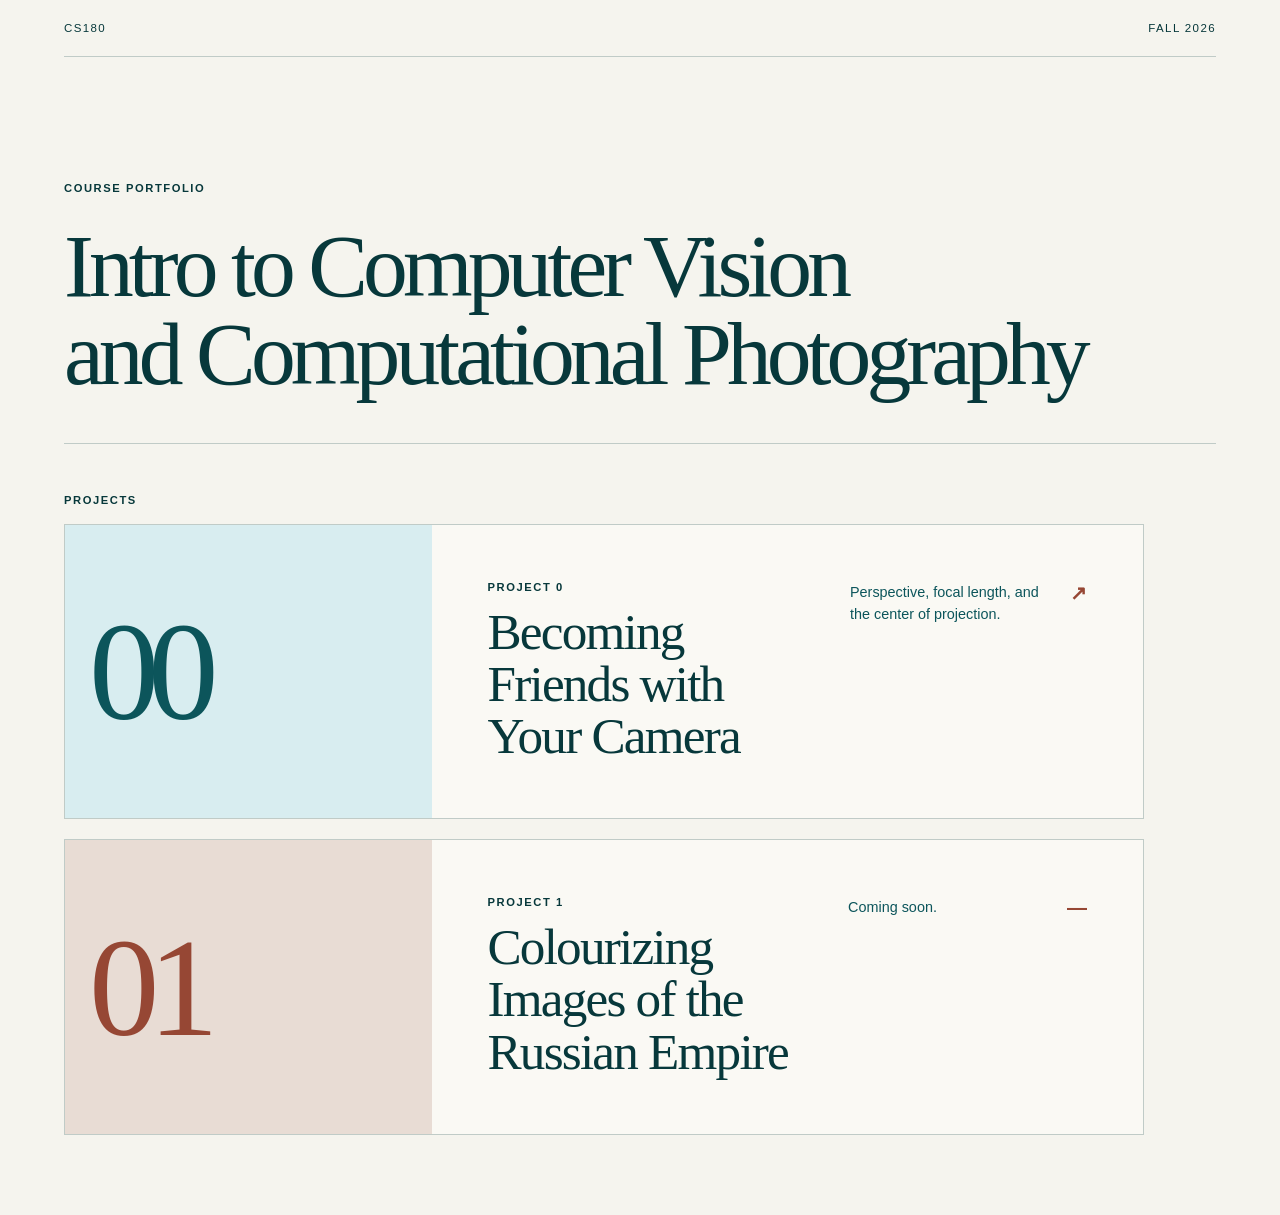
==== index.html @ 565b2016 "add index page + project 0 page w cool photos" ====
<!doctype html>
<html lang="en">
  <head>
    <meta charset="UTF-8" />
    <meta name="viewport" content="width=device-width, initial-scale=1.0" />
    <meta
      name="description"
      content="Course project portfolio for CS180: Intro to Computer Vision and Computational Photography."
    />
    <title>CS180 — Computer Vision and Computational Photography</title>
    <link rel="stylesheet" href="styles.css" />
  </head>
  <body>
    <main class="course-home">
      <header class="course-header">
        <p>CS180</p>
        <p>Fall 2026</p>
      </header>

      <section class="course-title">
        <p class="label">Course portfolio</p>
        <h1>Intro to Computer Vision<br />and Computational Photography</h1>
      </section>

      <section class="projects">
        <div class="projects-heading">
          <p class="label">Projects</p>
        </div>

        <!-- The whole card is a link to the Project 0 page. -->
        <a class="project-card" href="project-0/">
          <div class="card-art" aria-hidden="true"><span>00</span></div>
          <div class="card-info">
            <div>
              <p class="label">Project 0</p>
              <h2>Becoming Friends with Your Camera</h2>
            </div>
            <p>Perspective, focal length, and the center of projection.</p>
            <b aria-hidden="true">↗</b>
          </div>
        </a>

        <a class="project-card project-card-coming-soon" href="#" aria-label="Project 1 coming soon">
          <div class="card-art card-art-project-one" aria-hidden="true"><span>01</span></div>
          <div class="card-info">
            <div>
              <p class="label">Project 1</p>
              <h2>Colourizing Images of the Russian Empire</h2>
            </div>
            <p>Coming soon.</p>
            <b aria-hidden="true">—</b>
          </div>
        </a>
      </section>
    </main>
  </body>
</html>
---- styles.css ----
:root {
  --ink: #07383b;
  --teal: #0c555b;
  --rust: #964734;
  --aqua: #63c1c8;
  --mist: #d8edf0;
  --paper: #f5f4ee;
  --white: #faf9f4;
  --line: rgba(7, 56, 59, 0.22);
}

* { box-sizing: border-box; }
html { scroll-behavior: smooth; }

body {
  margin: 0;
  background: var(--paper);
  color: var(--ink);
  font-family: Arial, Helvetica, sans-serif;
}

a { color: inherit; text-decoration: none; }

.label {
  margin: 0;
  font-size: 0.7rem;
  font-weight: 700;
  letter-spacing: 0.14em;
  text-transform: uppercase;
}

.course-home {
  min-height: 100vh;
  padding: 0 clamp(22px, 5vw, 70px) 80px;
}

.course-header {
  display: flex;
  justify-content: space-between;
  padding: 22px 0;
  border-bottom: 1px solid var(--line);
  font-size: 0.72rem;
  letter-spacing: 0.12em;
  text-transform: uppercase;
}

.course-header p { margin: 0; }

.course-title {
  position: relative;
  padding: clamp(65px, 10vw, 125px) 0 45px;
  border-bottom: 1px solid var(--line);
}

.course-title h1 {
  max-width: 1100px;
  margin: 28px 0 0;
  font-family: Georgia, "Times New Roman", serif;
  font-size: clamp(2.8rem, 7vw, 7rem);
  font-weight: 400;
  letter-spacing: -0.055em;
  line-height: 0.98;
}

.course-code {
  position: absolute;
  right: 0;
  bottom: 47px;
  margin: 0;
  color: var(--rust);
  font-size: 0.75rem;
  letter-spacing: 0.12em;
}

.projects { padding-top: 50px; }

.projects-heading {
  display: flex;
  justify-content: space-between;
  margin-bottom: 18px;
}

.projects-heading p { margin: 0; }

.project-card {
  display: grid;
  grid-template-columns: minmax(220px, 34%) 1fr;
  max-width: 1080px;
  border: 1px solid var(--line);
  transition: border-color 150ms ease, transform 150ms ease;
}

.project-card:hover {
  border-color: var(--teal);
  transform: translateY(-2px);
}

.project-card:focus-visible {
  outline: 3px solid var(--aqua);
  outline-offset: 4px;
}

.project-card + .project-card { margin-top: 20px; }

.project-card-coming-soon { cursor: default; }

.project-card-coming-soon:hover {
  border-color: var(--line);
  transform: none;
}

.card-art {
  display: flex;
  align-items: center;
  min-height: 250px;
  padding: 24px;
  overflow: hidden;
  background: var(--mist);
}

.card-art span {
  color: var(--teal);
  font-family: Georgia, "Times New Roman", serif;
  font-size: clamp(5rem, 11vw, 10rem);
  letter-spacing: -0.08em;
}

.card-art-project-one { background: rgba(150, 71, 52, 0.14); }
.card-art-project-one span { color: var(--rust); }

.card-info {
  display: grid;
  grid-template-columns: minmax(0, 1.4fr) minmax(170px, 0.8fr) auto;
  align-items: start;
  gap: 30px;
  padding: clamp(28px, 5vw, 56px);
  background: var(--white);
}

.card-info h2 {
  margin: 13px 0 0;
  font-family: Georgia, "Times New Roman", serif;
  font-size: clamp(2rem, 4vw, 3.5rem);
  font-weight: 400;
  letter-spacing: -0.035em;
  line-height: 1.02;
}

.card-info > p {
  margin: 0;
  color: var(--teal);
  font-size: 0.9rem;
  line-height: 1.55;
}

.card-info b { color: var(--rust); font-size: 1.25rem; }

/* Project 0 page */
.project-nav {
  padding: 22px clamp(22px, 5vw, 70px);
  border-bottom: 1px solid var(--line);
}

.project-nav a {
  font-size: 0.72rem;
  letter-spacing: 0.1em;
  text-transform: uppercase;
}

.project-hero {
  padding: clamp(65px, 10vw, 120px) clamp(22px, 5vw, 70px) 60px;
  background: var(--mist);
}

.project-hero h1 {
  margin: 32px 0;
  font-family: Georgia, "Times New Roman", serif;
  font-size: clamp(2.5rem, 5vw, 5rem);
  font-weight: 400;
  letter-spacing: -0.055em;
  line-height: 0.94;
}

.project-hero > p:last-child {
  max-width: 590px;
  color: var(--teal);
  line-height: 1.55;
}

.project-parts { border-top: 1px solid var(--line); }

.project-parts-simple {
  max-width: 1120px;
  margin: 0 auto;
  padding: 20px clamp(22px, 5vw, 70px) 80px;
  border-top: 0;
}

.project-part {
  padding: 50px 0;
  border-bottom: 1px solid var(--line);
}

.part-heading {
  margin-bottom: 28px;
}

.part-number {
  margin: 0;
  color: var(--rust);
  font-size: 0.75rem;
  letter-spacing: 0.12em;
}

.part-heading h2 {
  margin: 9px 0 0;
  font-family: Georgia, "Times New Roman", serif;
  font-size: clamp(1.55rem, 2.6vw, 2.25rem);
  font-weight: 400;
  letter-spacing: -0.03em;
}

.photo-row {
  display: grid;
  grid-template-columns: repeat(3, minmax(0, 1fr));
  gap: clamp(10px, 2vw, 24px);
}

.photo-row.two-photos {
  grid-template-columns: repeat(2, minmax(0, 1fr));
}

.photo-row.single-gif {
  grid-template-columns: minmax(0, 500px);
  justify-content: center;
}

.gif-row figcaption { text-align: center; }

figure { margin: 0; }

.photo-row img {
  display: block;
  width: 100%;
  height: auto;
  border: 1px solid var(--line);
}

.photo-placeholder {
  display: grid;
  aspect-ratio: 4 / 5;
  place-items: center;
  border: 1px solid var(--line);
  background: rgba(216, 237, 240, 0.45);
  color: var(--teal);
  font-size: 0.72rem;
  letter-spacing: 0.1em;
  text-transform: uppercase;
}

figcaption {
  margin-top: 10px;
  color: var(--teal);
  font-size: 0.78rem;
}

.gif-placeholder {
  display: grid;
  width: 100%;
  aspect-ratio: 4 / 3;
  place-items: center;
  border: 1px solid var(--line);
  background: rgba(216, 237, 240, 0.45);
  color: var(--teal);
  font-size: 0.72rem;
  letter-spacing: 0.1em;
  text-transform: uppercase;
}

@media (max-width: 760px) {
  .course-code { display: none; }
  .project-card { grid-template-columns: 1fr; }
  .card-art { min-height: 170px; }
  .card-info { grid-template-columns: 1fr auto; }
  .card-info > p { grid-column: 1 / -1; }
  .photo-row { grid-template-columns: 1fr; }
  .photo-row.two-photos { grid-template-columns: 1fr; }
  .photo-placeholder { aspect-ratio: 4 / 3; }
}
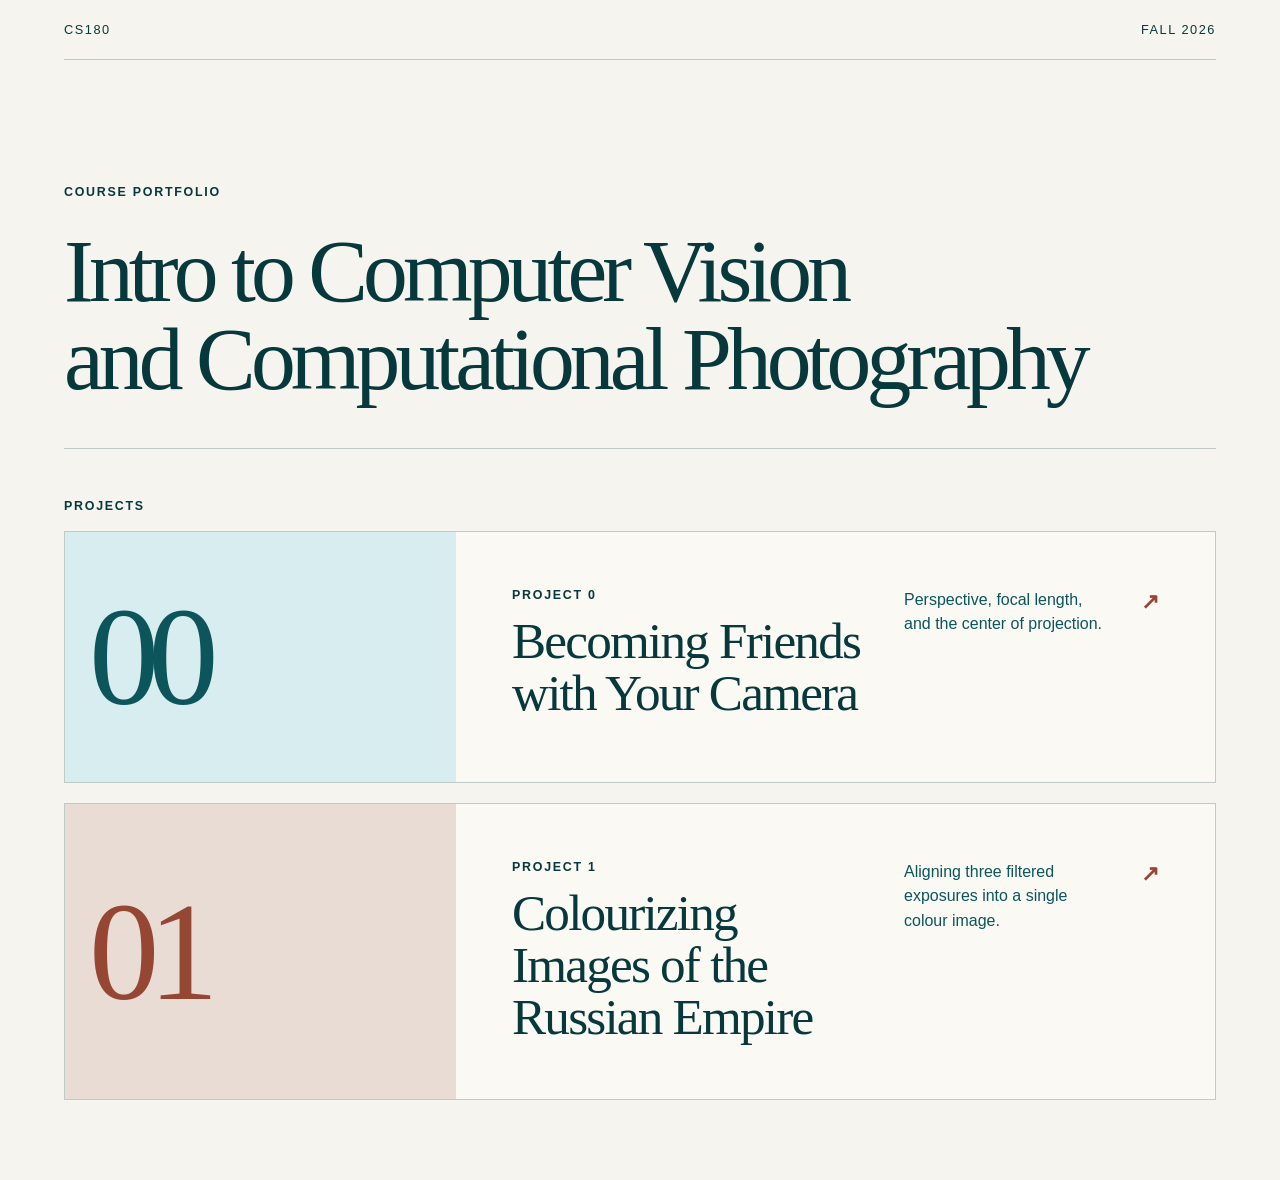
==== commit 77106883: "Publish Project 1 colorization results" ====
--- a/index.html
+++ b/index.html
@@ -40,15 +40,15 @@
           </div>
         </a>
 
-        <a class="project-card project-card-coming-soon" href="#" aria-label="Project 1 coming soon">
+        <a class="project-card" href="project-1/">
           <div class="card-art card-art-project-one" aria-hidden="true"><span>01</span></div>
           <div class="card-info">
             <div>
               <p class="label">Project 1</p>
               <h2>Colourizing Images of the Russian Empire</h2>
             </div>
-            <p>Coming soon.</p>
-            <b aria-hidden="true">—</b>
+            <p>Aligning three filtered exposures into a single colour image.</p>
+            <b aria-hidden="true">↗</b>
           </div>
         </a>
       </section>
--- a/styles.css
+++ b/styles.css
@@ -10,7 +10,10 @@
 }
 
 * { box-sizing: border-box; }
-html { scroll-behavior: smooth; }
+html {
+  scroll-behavior: smooth;
+  font-size: clamp(16px, calc(12px + 0.45vw), 19px);
+}
 
 body {
   margin: 0;
@@ -85,7 +88,7 @@
 .project-card {
   display: grid;
   grid-template-columns: minmax(220px, 34%) 1fr;
-  max-width: 1080px;
+  max-width: 1280px;
   border: 1px solid var(--line);
   transition: border-color 150ms ease, transform 150ms ease;
 }
@@ -187,10 +190,158 @@
   line-height: 1.55;
 }
 
+.project-one-hero { background: rgba(150, 71, 52, 0.14); }
+
+.project-copy {
+  max-width: 820px;
+  margin: 0;
+  color: var(--teal);
+  font-size: 1.05rem;
+  line-height: 1.75;
+}
+
+.method-copy p { margin: 0 0 22px; }
+
+.method-copy p:last-child { margin-bottom: 0; }
+
+.method-copy h3 {
+  margin: 34px 0 8px;
+  color: var(--ink);
+  font-family: Georgia, "Times New Roman", serif;
+  font-size: 1.25rem;
+  font-weight: 400;
+  letter-spacing: -0.02em;
+}
+
+.method-copy code {
+  color: var(--ink);
+  font-size: 0.92em;
+}
+
+.method-outline {
+  margin: 26px 0 36px;
+  padding: 20px 20px 20px 44px;
+  border-left: 2px solid var(--rust);
+  background: rgba(216, 237, 240, 0.2);
+}
+
+.method-outline li { padding: 4px 0 4px 8px; }
+
+.metric-explanations {
+  margin: 22px 0 8px;
+  padding-left: 20px;
+  border-left: 1px solid var(--line);
+}
+
+.metric-explanations strong {
+  color: var(--ink);
+  font-weight: 600;
+}
+
+.pyramid-steps { margin-bottom: 26px; }
+
+.method-followup { margin-top: 36px; }
+
+.subsection-heading { margin: 42px 0 15px; }
+
+.result-placeholders {
+  display: grid;
+  gap: clamp(10px, 2vw, 22px);
+  margin-top: 30px;
+}
+
+.result-placeholders.two-results {
+  grid-template-columns: repeat(2, minmax(0, 1fr));
+  align-items: center;
+}
+
+.result-placeholders.three-results {
+  grid-template-columns: repeat(3, minmax(0, 1fr));
+  margin-top: 0;
+}
+
+.result-placeholder {
+  display: grid;
+  min-height: clamp(190px, 28vw, 340px);
+  place-items: center;
+  border: 1px dashed var(--line);
+  background: rgba(216, 237, 240, 0.22);
+  color: var(--teal);
+  font-size: 0.7rem;
+  letter-spacing: 0.1em;
+  text-transform: uppercase;
+}
+
+.result-image {
+  display: block;
+  width: 100%;
+  height: auto;
+  border: 1px solid var(--line);
+}
+
+.final-result-list {
+  display: grid;
+  gap: clamp(42px, 7vw, 78px);
+}
+
+.final-result-list figure {
+  display: grid;
+  justify-items: center;
+}
+
+.final-result-list img {
+  display: block;
+  width: min(100%, 680px);
+  height: auto;
+  border: 1px solid var(--line);
+}
+
+.final-result-list figcaption {
+  width: min(100%, 680px);
+  margin-top: 13px;
+  color: var(--teal);
+  font-size: 0.72rem;
+  letter-spacing: 0.08em;
+  text-transform: uppercase;
+}
+
+.final-result-list figcaption span {
+  display: block;
+  margin-bottom: 4px;
+  color: var(--ink);
+  font-family: Georgia, "Times New Roman", serif;
+  font-size: 1.15rem;
+  letter-spacing: -0.01em;
+  text-transform: none;
+}
+
+.emir-result {
+  display: grid;
+  grid-template-columns: minmax(0, 1.15fr) minmax(280px, 0.85fr);
+  gap: clamp(30px, 6vw, 80px);
+  align-items: center;
+  margin-top: 50px;
+  padding-top: 50px;
+  border-top: 1px solid var(--line);
+}
+
+.emir-result .label { margin-bottom: 8px; }
+
+.emir-result h3 { margin-top: 0; }
+
+.emir-result-images {
+  display: grid;
+  gap: 20px;
+}
+
+.emir-result-images figure { margin: 0; }
+
+.emir-placeholder { min-height: clamp(300px, 38vw, 480px); }
+
 .project-parts { border-top: 1px solid var(--line); }
 
 .project-parts-simple {
-  max-width: 1120px;
+  max-width: 1320px;
   margin: 0 auto;
   padding: 20px clamp(22px, 5vw, 70px) 80px;
   border-top: 0;
@@ -231,7 +382,7 @@
 }
 
 .photo-row.single-gif {
-  grid-template-columns: minmax(0, 500px);
+  grid-template-columns: minmax(0, 600px);
   justify-content: center;
 }
 
@@ -286,4 +437,7 @@
   .photo-row { grid-template-columns: 1fr; }
   .photo-row.two-photos { grid-template-columns: 1fr; }
   .photo-placeholder { aspect-ratio: 4 / 3; }
-}
+  .result-placeholders.two-results,
+  .result-placeholders.three-results { grid-template-columns: 1fr; }
+  .emir-result { grid-template-columns: 1fr; }
+}
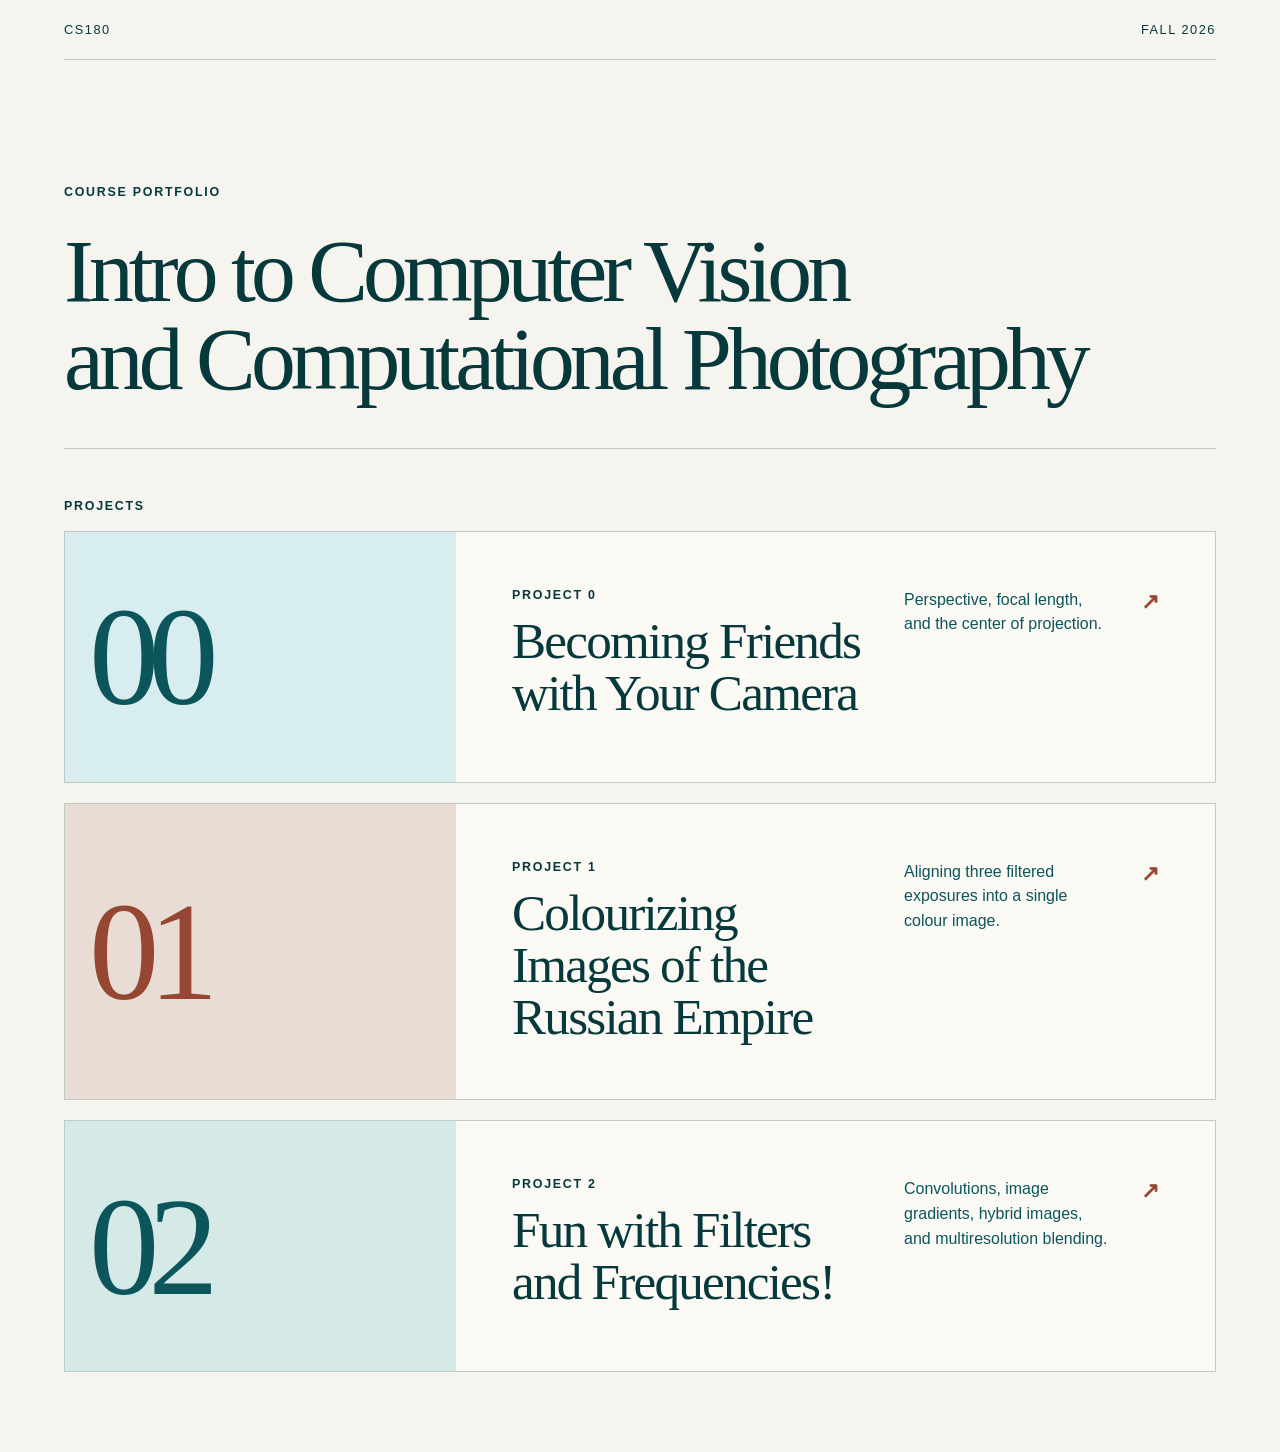
==== commit 48d5c17e: "add project 2 filters and blending page" ====
--- a/index.html
+++ b/index.html
@@ -51,6 +51,18 @@
             <b aria-hidden="true">↗</b>
           </div>
         </a>
+
+        <a class="project-card" href="project-2/">
+          <div class="card-art card-art-project-two" aria-hidden="true"><span>02</span></div>
+          <div class="card-info">
+            <div>
+              <p class="label">Project 2</p>
+              <h2>Fun with Filters and Frequencies!</h2>
+            </div>
+            <p>Convolutions, image gradients, hybrid images, and multiresolution blending.</p>
+            <b aria-hidden="true">↗</b>
+          </div>
+        </a>
       </section>
     </main>
   </body>
--- a/styles.css
+++ b/styles.css
@@ -131,6 +131,9 @@
 .card-art-project-one { background: rgba(150, 71, 52, 0.14); }
 .card-art-project-one span { color: var(--rust); }
 
+.card-art-project-two { background: rgba(99, 193, 200, 0.22); }
+.card-art-project-two span { color: var(--teal); }
+
 .card-info {
   display: grid;
   grid-template-columns: minmax(0, 1.4fr) minmax(170px, 0.8fr) auto;
@@ -192,40 +195,1823 @@
 
 .project-one-hero { background: rgba(150, 71, 52, 0.14); }
 
-.project-copy {
-  max-width: 820px;
+.project-one-hero h1 {
+  max-width: 760px;
+  margin: 26px 0 12px;
+  letter-spacing: -0.04em;
+  line-height: 1.02;
+}
+
+.project-two-hero { background: rgba(99, 193, 200, 0.22); }
+
+.project-two-hero h1 {
+  max-width: 850px;
+  margin: 26px 0 12px;
+  letter-spacing: -0.04em;
+  line-height: 1.02;
+}
+
+.project-toc {
+  max-width: 1320px;
+  margin: 0 auto;
+  padding: 42px clamp(22px, 5vw, 70px) 48px;
+  border-bottom: 1px solid var(--line);
+}
+
+.toc-groups {
+  display: grid;
+  grid-template-columns: repeat(2, minmax(0, 1fr));
+  gap: clamp(35px, 7vw, 100px);
+  margin-top: 26px;
+}
+
+.toc-group {
+  display: grid;
+  align-content: start;
+}
+
+.toc-group > p {
+  margin: 0 0 13px;
+  font-family: Georgia, "Times New Roman", serif;
+  font-size: 1.15rem;
+}
+
+.toc-group a {
+  display: grid;
+  grid-template-columns: 38px minmax(0, 1fr);
+  gap: 10px;
+  padding: 10px 0;
+  border-top: 1px solid var(--line);
+  color: var(--teal);
+  font-size: 0.86rem;
+  line-height: 1.4;
+}
+
+.toc-group a:last-child { border-bottom: 1px solid var(--line); }
+
+.toc-group a:hover { color: var(--rust); }
+
+.toc-group a span {
+  color: var(--rust);
+  font-size: 0.72rem;
+  letter-spacing: 0.08em;
+}
+
+.project-two-content {
+  max-width: 1320px;
+  margin: 0 auto;
+  padding: 0 clamp(22px, 5vw, 70px) 80px;
+}
+
+.project-chapter {
+  padding: clamp(60px, 8vw, 105px) 0 25px;
+  border-bottom: 1px solid var(--line);
+}
+
+.chapter-heading {
+  margin-bottom: 48px;
+}
+
+.chapter-heading h2 {
+  margin: 12px 0 0;
+  font-family: Georgia, "Times New Roman", serif;
+  font-size: clamp(2.3rem, 5vw, 4.8rem);
+  font-weight: 400;
+  letter-spacing: -0.045em;
+  line-height: 1;
+}
+
+.project-subpart {
+  padding: 45px 0 55px;
+  border-top: 1px solid var(--line);
+  scroll-margin-top: 20px;
+}
+
+.subpart-heading { margin-bottom: 28px; }
+
+.subpart-heading h3 {
+  margin: 10px 0 0;
+  font-family: Georgia, "Times New Roman", serif;
+  font-size: clamp(1.55rem, 3vw, 2.55rem);
+  font-weight: 400;
+  letter-spacing: -0.03em;
+  line-height: 1.08;
+}
+
+.content-slots {
+  display: grid;
+  grid-template-columns: minmax(0, 1.1fr) minmax(260px, 0.9fr);
+  gap: clamp(14px, 2.5vw, 30px);
+}
+
+.content-slot {
+  display: grid;
+  min-height: 155px;
+  place-items: center;
+  padding: 24px;
+  border: 1px dashed var(--line);
+  color: rgba(12, 85, 91, 0.68);
+  font-size: 0.7rem;
+  letter-spacing: 0.1em;
+  text-align: center;
+  text-transform: uppercase;
+}
+
+.copy-slot { background: rgba(250, 249, 244, 0.5); }
+.figure-slot { background: rgba(216, 237, 240, 0.22); }
+
+.convolution-intro {
+  display: grid;
+  grid-template-columns: minmax(230px, 1.05fr) minmax(240px, 0.95fr);
+  gap: clamp(24px, 5vw, 90px);
+  align-items: center;
+}
+
+.convolution-copy p { margin: 0; }
+
+.filter-definitions {
+  display: flex;
+  flex-wrap: wrap;
+  gap: 12px;
+  margin: 25px 0 20px;
+}
+
+.filter-definitions p {
+  display: flex;
+  align-items: center;
+  gap: 14px;
+  padding: 10px 15px;
+  border: 1px solid var(--line);
+}
+
+.filter-definitions span {
+  color: var(--rust);
+  font-family: Georgia, "Times New Roman", serif;
+  font-size: 1.05rem;
+}
+
+.filter-definitions code {
+  color: var(--ink);
+  font-size: 0.9rem;
+}
+
+.convolution-copy .filter-note {
+  font-size: 0.9rem;
+  line-height: 1.65;
+}
+
+.convolution-diagram {
+  padding: 30px 22px 22px;
+  border-top: 1px solid var(--line);
+  border-bottom: 1px solid var(--line);
+}
+
+.diagram-flow {
+  display: flex;
+  align-items: center;
+  justify-content: center;
+  gap: clamp(7px, 1.5vw, 18px);
+}
+
+.diagram-flow > b {
+  color: var(--rust);
+  font-family: Georgia, "Times New Roman", serif;
+  font-size: 1.4rem;
+  font-weight: 400;
+}
+
+.diagram-item {
+  display: grid;
+  justify-items: center;
+  gap: 9px;
+}
+
+.diagram-item > span {
+  color: var(--teal);
+  font-size: 0.62rem;
+  font-weight: 700;
+  letter-spacing: 0.1em;
+  text-transform: uppercase;
+}
+
+.pixel-grid {
+  display: grid;
+  gap: 2px;
+}
+
+.pixel-grid i {
+  display: block;
+  width: 15px;
+  height: 15px;
+  border: 1px solid rgba(7, 56, 59, 0.2);
+  background: var(--mist);
+}
+
+.padded-grid {
+  display: grid;
+  justify-items: center;
+  gap: 5px;
+}
+
+.padded-grid small {
+  color: var(--rust);
+  font-size: 0.48rem;
+  font-weight: 700;
+  letter-spacing: 0.08em;
+  text-transform: uppercase;
+}
+
+.grid-with-outline { position: relative; }
+
+.image-grid { grid-template-columns: repeat(5, 15px); }
+.kernel-grid { grid-template-columns: repeat(3, 15px); }
+.output-grid { grid-template-columns: repeat(3, 15px); }
+
+.image-grid i { background: rgba(216, 237, 240, 0.38); }
+
+.image-grid i:nth-child(7),
+.image-grid i:nth-child(8),
+.image-grid i:nth-child(9),
+.image-grid i:nth-child(12),
+.image-grid i:nth-child(13),
+.image-grid i:nth-child(14),
+.image-grid i:nth-child(17),
+.image-grid i:nth-child(18),
+.image-grid i:nth-child(19) { background: var(--aqua); }
+
+.convolution-window {
+  position: absolute;
+  top: 0;
+  left: 0;
+  width: 49px;
+  height: 49px;
+  border: 2px solid var(--rust);
+  pointer-events: none;
+}
+
+.kernel-grid {
+  outline: 2px solid var(--rust);
+  outline-offset: 2px;
+}
+
+.output-grid i { background: rgba(12, 85, 91, 0.22); }
+
+.output-grid i:first-child {
+  background: var(--aqua);
+  box-shadow: inset 0 0 0 2px var(--rust);
+}
+
+.convolution-diagram figcaption {
+  margin-top: 20px;
+  text-align: center;
+}
+
+.convolution-diagram figcaption span,
+.convolution-diagram figcaption small { display: block; }
+
+.convolution-diagram figcaption small {
+  margin-top: 5px;
+  color: var(--rust);
+  font-size: 0.68rem;
+  line-height: 1.45;
+}
+
+.code-section {
+  margin-top: 52px;
+  padding-top: 42px;
+  border-top: 1px solid var(--line);
+}
+
+.code-section-heading { margin-bottom: 22px; }
+
+.code-section-heading h4 {
+  margin: 9px 0 0;
+  font-family: Georgia, "Times New Roman", serif;
+  font-size: clamp(1.35rem, 2.5vw, 2rem);
+  font-weight: 400;
+  letter-spacing: -0.025em;
+}
+
+.code-comparison {
+  display: grid;
+  grid-template-columns: repeat(2, minmax(0, 1fr));
+  gap: clamp(12px, 2vw, 24px);
+  align-items: start;
+}
+
+.code-panel {
+  min-width: 0;
+  overflow: hidden;
+  border: 1px solid var(--line);
+  background: #f9f8f2;
+}
+
+.code-panel > header {
+  display: flex;
+  align-items: center;
+  justify-content: space-between;
+  gap: 18px;
+  padding: 12px 16px;
+  border-bottom: 1px solid var(--line);
+  background: rgba(216, 237, 240, 0.24);
+}
+
+.code-panel > header span {
+  color: var(--ink);
+  font-family: Georgia, "Times New Roman", serif;
+  font-size: 0.95rem;
+}
+
+.code-panel > header small {
+  color: var(--rust);
+  font-size: 0.58rem;
+  font-weight: 700;
+  letter-spacing: 0.11em;
+  text-transform: uppercase;
+}
+
+.code-panel pre {
   margin: 0;
-  color: var(--teal);
+  overflow-x: hidden;
+  padding: clamp(17px, 2.5vw, 26px);
+  background: transparent;
+  tab-size: 4;
+}
+
+.code-panel code,
+.code-panel .hljs {
+  display: block;
+  padding: 0;
+  background: transparent;
+  color: #24484a;
+  font-family: "SFMono-Regular", Consolas, "Liberation Mono", monospace;
+  font-size: clamp(0.65rem, 1.05vw, 0.79rem);
+  line-height: 1.62;
+  white-space: pre;
+}
+
+.code-panel .hljs-keyword,
+.code-panel .hljs-built_in { color: var(--rust); }
+
+.code-panel .hljs-title.function_ {
+  color: var(--teal);
+  font-weight: 600;
+}
+
+.code-panel .hljs-number,
+.code-panel .hljs-string { color: #687779; }
+
+.code-panel .hljs-params,
+.code-panel .hljs-variable { color: var(--ink); }
+
+.implementation-explanation {
+  max-width: 900px;
+  margin: 42px auto 0;
+  border-top: 1px solid var(--line);
+}
+
+.explanation-step {
+  display: grid;
+  grid-template-columns: 42px minmax(0, 1fr);
+  gap: 16px;
+  padding: 24px 0;
+  border-bottom: 1px solid var(--line);
+}
+
+.explanation-step > span {
+  padding-top: 3px;
+  color: var(--rust);
+  font-size: 0.65rem;
+  font-weight: 700;
+  letter-spacing: 0.1em;
+}
+
+.explanation-step h5 {
+  margin: 0 0 7px;
+  font-family: Georgia, "Times New Roman", serif;
   font-size: 1.05rem;
-  line-height: 1.75;
-}
-
-.method-copy p { margin: 0 0 22px; }
-
-.method-copy p:last-child { margin-bottom: 0; }
-
-.method-copy h3 {
-  margin: 34px 0 8px;
-  color: var(--ink);
-  font-family: Georgia, "Times New Roman", serif;
-  font-size: 1.25rem;
-  font-weight: 400;
-  letter-spacing: -0.02em;
-}
-
-.method-copy code {
-  color: var(--ink);
-  font-size: 0.92em;
-}
-
-.method-outline {
-  margin: 26px 0 36px;
-  padding: 20px 20px 20px 44px;
+  font-weight: 400;
+}
+
+.explanation-step p {
+  max-width: 780px;
+  margin: 0;
+  color: var(--teal);
+  font-size: 0.88rem;
+  line-height: 1.68;
+}
+
+.explanation-step code {
+  color: var(--ink);
+  font-family: "SFMono-Regular", Consolas, "Liberation Mono", monospace;
+  font-size: 0.9em;
+}
+
+.runtime-note {
+  max-width: 900px;
+  margin: 38px auto 0;
+  padding: 24px 26px;
   border-left: 2px solid var(--rust);
   background: rgba(216, 237, 240, 0.2);
 }
 
-.method-outline li { padding: 4px 0 4px 8px; }
+.runtime-note h4 {
+  margin: 8px 0 12px;
+  font-family: Georgia, "Times New Roman", serif;
+  font-size: 1.2rem;
+  font-weight: 400;
+}
+
+.runtime-note > p:not(.label) {
+  margin: 0;
+  color: var(--teal);
+  font-size: 0.86rem;
+  line-height: 1.68;
+}
+
+.runtime-note .boundary-note {
+  margin-top: 13px;
+  padding-top: 13px;
+  border-top: 1px solid var(--line);
+}
+
+.runtime-note strong { color: var(--ink); }
+
+.runtime-note code {
+  color: var(--ink);
+  font-family: "SFMono-Regular", Consolas, "Liberation Mono", monospace;
+  font-size: 0.88em;
+}
+
+.correctness-note { margin-top: 16px; }
+
+.runtime-note pre {
+  margin: 18px 0 0;
+  overflow-x: auto;
+  padding: 18px 20px;
+  border: 1px solid var(--line);
+  background: rgba(250, 249, 244, 0.68);
+}
+
+.runtime-note pre code,
+.runtime-note pre .hljs {
+  display: block;
+  padding: 0;
+  background: transparent;
+  color: #24484a;
+  font-size: clamp(0.67rem, 1.05vw, 0.78rem);
+  line-height: 1.6;
+}
+
+.runtime-note pre .hljs-keyword,
+.runtime-note pre .hljs-built_in { color: var(--rust); }
+
+.runtime-note pre .hljs-title.function_ {
+  color: var(--teal);
+  font-weight: 600;
+}
+
+.runtime-note pre .hljs-number,
+.runtime-note pre .hljs-string { color: #687779; }
+
+.filter-results {
+  margin-top: 58px;
+  padding-top: 44px;
+  border-top: 1px solid var(--line);
+}
+
+.filter-results-heading { margin-bottom: 24px; }
+
+.filter-results-heading h4 {
+  margin: 9px 0 0;
+  font-family: Georgia, "Times New Roman", serif;
+  font-size: clamp(1.35rem, 2.5vw, 2rem);
+  font-weight: 400;
+  letter-spacing: -0.025em;
+}
+
+.filter-results-grid {
+  display: grid;
+  grid-template-columns: repeat(3, minmax(0, 1fr));
+  gap: clamp(12px, 2.2vw, 26px);
+  align-items: start;
+}
+
+.filter-image-frame {
+  display: grid;
+  aspect-ratio: 9 / 14;
+  place-items: center;
+  overflow: hidden;
+  border: 1px solid var(--line);
+  background: #071011;
+}
+
+.filter-image-frame img {
+  display: block;
+  width: auto;
+  height: auto;
+  max-width: 100%;
+  max-height: 100%;
+}
+
+.filter-image-frame img.edge-response {
+  filter: brightness(5.5);
+}
+
+.filter-result figcaption {
+  margin-top: 13px;
+  color: var(--teal);
+  font-size: 0.75rem;
+  line-height: 1.55;
+}
+
+.filter-result figcaption span {
+  display: block;
+  margin-bottom: 5px;
+  color: var(--ink);
+  font-family: Georgia, "Times New Roman", serif;
+  font-size: 1rem;
+}
+
+.filter-result figcaption code {
+  color: var(--ink);
+  font-family: "SFMono-Regular", Consolas, "Liberation Mono", monospace;
+  font-size: 0.88em;
+}
+
+.box-filter-result {
+  display: grid;
+  grid-template-columns: minmax(0, 1fr) minmax(260px, 0.72fr);
+  gap: clamp(30px, 6vw, 80px);
+  align-items: center;
+  margin-top: 50px;
+  padding-top: 46px;
+  border-top: 1px solid var(--line);
+}
+
+.box-filter-copy h5 {
+  margin: 9px 0 13px;
+  font-family: Georgia, "Times New Roman", serif;
+  font-size: 1.2rem;
+  font-weight: 400;
+}
+
+.box-filter-copy > p:not(.label) {
+  margin: 0;
+  color: var(--teal);
+  font-size: 0.84rem;
+  line-height: 1.65;
+}
+
+.box-filter-copy pre {
+  width: max-content;
+  margin: 20px 0;
+  padding: 16px 18px;
+  border: 1px solid var(--line);
+  background: rgba(216, 237, 240, 0.2);
+}
+
+.box-filter-copy code {
+  color: var(--ink);
+  font-family: "SFMono-Regular", Consolas, "Liberation Mono", monospace;
+  font-size: 0.72rem;
+  line-height: 1.45;
+}
+
+.extreme-kernel-visual {
+  width: min(100%, 410px);
+  margin: 22px auto;
+  padding: 10px;
+  border: 1px solid var(--line);
+  background: rgba(216, 237, 240, 0.2);
+}
+
+.extreme-kernel-visual > div {
+  display: grid;
+  grid-template-columns: repeat(9, minmax(0, 1fr));
+}
+
+.extreme-kernel-visual span {
+  display: grid;
+  aspect-ratio: 1;
+  place-items: center;
+  border-right: 1px solid rgba(8, 73, 79, 0.12);
+  border-bottom: 1px solid rgba(8, 73, 79, 0.12);
+  color: var(--teal);
+  font-family: "SFMono-Regular", Consolas, "Liberation Mono", monospace;
+  font-size: clamp(0.52rem, 1.3vw, 0.72rem);
+}
+
+.extreme-kernel-visual > div:first-child span { border-top: 1px solid rgba(8, 73, 79, 0.12); }
+.extreme-kernel-visual span:first-child { border-left: 1px solid rgba(8, 73, 79, 0.12); }
+
+.extreme-kernel-visual .kernel-center {
+  background: var(--rust);
+  color: var(--white);
+  font-weight: 700;
+}
+
+.box-filter-copy .box-filter-warning {
+  padding-left: 14px;
+  border-left: 2px solid var(--rust);
+}
+
+.box-filter-result figure {
+  width: min(100%, 420px);
+  justify-self: end;
+}
+
+.box-filter-result figure img {
+  display: block;
+  width: 100%;
+  height: auto;
+  border: 1px solid var(--line);
+}
+
+.box-filter-result figcaption,
+.kernel-visualizations figcaption {
+  margin-top: 11px;
+  color: var(--teal);
+  font-size: 0.75rem;
+  line-height: 1.5;
+}
+
+.box-filter-result figcaption span,
+.kernel-visualizations figcaption span {
+  display: block;
+  margin-bottom: 4px;
+  color: var(--ink);
+  font-family: Georgia, "Times New Roman", serif;
+  font-size: 1rem;
+}
+
+.finite-difference-intro {
+  display: grid;
+  grid-template-columns: minmax(0, 1.15fr) minmax(230px, 0.65fr);
+  gap: clamp(30px, 7vw, 90px);
+  align-items: center;
+}
+
+.finite-difference-intro .project-copy p { margin: 0; }
+
+.gradient-formulas {
+  margin: 25px 0;
+  border-top: 1px solid var(--line);
+}
+
+.gradient-formulas p {
+  display: grid;
+  grid-template-columns: minmax(135px, 0.75fr) minmax(0, 1fr);
+  gap: 20px;
+  padding: 13px 0;
+  border-bottom: 1px solid var(--line);
+}
+
+.gradient-formulas span {
+  color: var(--rust);
+  font-size: 0.68rem;
+  font-weight: 700;
+  letter-spacing: 0.08em;
+  text-transform: uppercase;
+}
+
+.gradient-formulas code,
+.finite-difference-intro .project-copy code {
+  color: var(--ink);
+  font-family: "SFMono-Regular", Consolas, "Liberation Mono", monospace;
+  font-size: 0.88em;
+}
+
+.cameraman-source {
+  width: min(100%, 360px);
+  justify-self: end;
+}
+
+.cameraman-source img,
+.finite-result img {
+  display: block;
+  width: 100%;
+  height: auto;
+  border: 1px solid var(--line);
+}
+
+.cameraman-source figcaption,
+.finite-result figcaption {
+  margin-top: 11px;
+  color: var(--teal);
+  font-size: 0.75rem;
+  line-height: 1.5;
+}
+
+.cameraman-source figcaption span,
+.finite-result figcaption span {
+  display: block;
+  margin-bottom: 4px;
+  color: var(--ink);
+  font-family: Georgia, "Times New Roman", serif;
+  font-size: 1rem;
+}
+
+.finite-results-grid {
+  display: grid;
+  grid-template-columns: repeat(2, minmax(0, 1fr));
+  gap: clamp(28px, 5vw, 54px) clamp(16px, 3vw, 30px);
+  margin-top: 48px;
+  padding-top: 42px;
+  border-top: 1px solid var(--line);
+}
+
+.finite-result { min-width: 0; }
+
+.finite-result figcaption code {
+  color: var(--ink);
+  font-family: "SFMono-Regular", Consolas, "Liberation Mono", monospace;
+  font-size: 0.88em;
+}
+
+.filter-construction-intro {
+  max-width: none;
+  margin-bottom: 28px;
+}
+
+.filter-construction-intro p { margin: 0; }
+
+.filter-code-grid {
+  width: 100%;
+  max-width: none;
+}
+
+.filter-construction-notes {
+  display: grid;
+  gap: 0;
+  width: 100%;
+  max-width: none;
+  margin-top: 30px;
+  border-top: 1px solid var(--line);
+}
+
+.filter-construction-notes > div {
+  display: grid;
+  grid-template-columns: 42px minmax(0, 1fr);
+  gap: 15px;
+  padding: 18px 0;
+  border-bottom: 1px solid var(--line);
+}
+
+.filter-construction-notes > div:last-child { border-bottom: 0; }
+
+.filter-construction-notes span {
+  padding-top: 3px;
+  color: var(--rust);
+  font-size: 0.65rem;
+  font-weight: 700;
+  letter-spacing: 0.1em;
+}
+
+.filter-construction-notes p {
+  margin: 0;
+  color: var(--teal);
+  font-size: 0.84rem;
+  line-height: 1.65;
+}
+
+.filter-construction-notes code {
+  color: var(--ink);
+  font-family: "SFMono-Regular", Consolas, "Liberation Mono", monospace;
+  font-size: 0.88em;
+}
+
+.associative-operations,
+.verification-equations {
+  display: grid;
+  gap: 6px;
+  margin-top: 10px;
+}
+
+.associative-operations code,
+.verification-equations code {
+  width: fit-content;
+  padding: 4px 7px;
+  background: rgba(250, 249, 244, 0.7);
+}
+
+.kernel-visualizations {
+  display: grid;
+  grid-template-columns: repeat(3, minmax(0, 1fr));
+  gap: clamp(14px, 3vw, 30px);
+  margin-top: 40px;
+  padding-top: 36px;
+  border-top: 1px solid var(--line);
+}
+
+.kernel-visualizations.two-kernels {
+  grid-template-columns: repeat(2, minmax(0, 1fr));
+  width: 100%;
+  max-width: none;
+}
+
+.kernel-placeholder,
+.kernel-preview {
+  display: grid;
+  aspect-ratio: 1;
+  place-items: center;
+  overflow: hidden;
+  border: 1px solid var(--line);
+  background: rgba(216, 237, 240, 0.18);
+}
+
+.kernel-placeholder {
+  align-content: center;
+  gap: 7px;
+  color: var(--teal);
+  text-align: center;
+}
+
+.kernel-placeholder span {
+  font-family: Georgia, "Times New Roman", serif;
+  font-size: 1rem;
+}
+
+.kernel-placeholder small {
+  color: var(--rust);
+  font-size: 0.58rem;
+  font-weight: 700;
+  letter-spacing: 0.09em;
+  text-transform: uppercase;
+}
+
+.kernel-preview img {
+  display: block;
+  width: 100%;
+  height: 100%;
+  object-fit: contain;
+  image-rendering: pixelated;
+}
+
+.dog-results {
+  margin-top: 52px;
+  padding-top: 44px;
+  border-top: 1px solid var(--line);
+}
+
+.dog-results > header { margin-bottom: 24px; }
+
+.dog-results > header h4 {
+  margin: 9px 0 0;
+  font-family: Georgia, "Times New Roman", serif;
+  font-size: clamp(1.35rem, 2.5vw, 2rem);
+  font-weight: 400;
+  letter-spacing: -0.025em;
+}
+
+.dog-result-comparison {
+  display: grid;
+  grid-template-columns: repeat(3, minmax(0, 1fr));
+  gap: clamp(14px, 3vw, 28px);
+  align-items: start;
+}
+
+.dog-result-comparison img {
+  display: block;
+  width: 100%;
+  height: auto;
+  border: 1px solid var(--line);
+  background: #071011;
+}
+
+.dog-result-comparison figcaption {
+  margin-top: 11px;
+  color: var(--teal);
+  font-size: 0.73rem;
+  line-height: 1.5;
+}
+
+.dog-result-comparison figcaption span {
+  display: block;
+  margin-bottom: 4px;
+  color: var(--ink);
+  font-family: Georgia, "Times New Roman", serif;
+  font-size: 1rem;
+}
+
+.comparison-conclusion {
+  display: grid;
+  grid-template-columns: repeat(2, minmax(0, 1fr));
+  gap: clamp(24px, 5vw, 60px);
+  margin-top: 34px;
+  padding: 24px 26px;
+  border-left: 2px solid var(--rust);
+  background: rgba(216, 237, 240, 0.2);
+}
+
+.comparison-conclusion p {
+  margin: 0;
+  color: var(--teal);
+  font-size: 0.84rem;
+  line-height: 1.65;
+}
+
+.comparison-conclusion strong { color: var(--ink); }
+
+.comparison-conclusion code {
+  color: var(--ink);
+  font-family: "SFMono-Regular", Consolas, "Liberation Mono", monospace;
+  font-size: 0.88em;
+}
+
+.unsharp-intro {
+  width: 100%;
+  max-width: none;
+}
+
+.unsharp-intro p { margin: 0; }
+
+.unsharp-equations {
+  margin: 25px 0;
+  border-top: 1px solid var(--line);
+}
+
+.unsharp-equations p {
+  display: grid;
+  grid-template-columns: minmax(150px, 0.8fr) minmax(0, 1fr);
+  gap: 20px;
+  padding: 12px 0;
+  border-bottom: 1px solid var(--line);
+}
+
+.unsharp-equations span {
+  color: var(--rust);
+  font-size: 0.68rem;
+  font-weight: 700;
+  letter-spacing: 0.08em;
+  text-transform: uppercase;
+}
+
+.unsharp-intro code,
+.frequency-breakdown code {
+  color: var(--ink);
+  font-family: "SFMono-Regular", Consolas, "Liberation Mono", monospace;
+  font-size: 0.88em;
+}
+
+.unsharp-code {
+  width: 100%;
+  max-width: none;
+  margin-top: 34px;
+}
+
+.frequency-breakdown {
+  margin-top: 50px;
+  padding-top: 42px;
+  border-top: 1px solid var(--line);
+}
+
+.frequency-breakdown > header { margin-bottom: 24px; }
+
+.frequency-breakdown h4,
+.sharpening-stage h4 {
+  margin: 9px 0 0;
+  font-family: Georgia, "Times New Roman", serif;
+  font-size: clamp(1.3rem, 2.4vw, 1.9rem);
+  font-weight: 400;
+  letter-spacing: -0.025em;
+}
+
+.frequency-equation-row {
+  display: grid;
+  grid-template-columns: minmax(0, 1fr) 24px minmax(0, 1fr) 24px minmax(0, 1fr);
+  gap: clamp(7px, 1.2vw, 15px);
+  align-items: center;
+}
+
+.frequency-equation-row > b {
+  align-self: center;
+  color: var(--rust);
+  font-family: Georgia, "Times New Roman", serif;
+  font-size: 1.6rem;
+  font-weight: 400;
+  text-align: center;
+}
+
+.frequency-equation-row figure { min-width: 0; }
+
+.frequency-image-frame,
+.frequency-placeholder {
+  display: grid;
+  aspect-ratio: 1;
+  place-items: center;
+  overflow: hidden;
+  border: 1px solid var(--line);
+}
+
+.frequency-image-frame img {
+  display: block;
+  width: 100%;
+  height: 100%;
+  object-fit: contain;
+}
+
+.frequency-image-dark { background: #071011; }
+
+.frequency-placeholder {
+  align-content: center;
+  gap: 7px;
+  background: rgba(216, 237, 240, 0.18);
+  color: var(--teal);
+  text-align: center;
+}
+
+.frequency-placeholder span,
+.sharpened-placeholder span {
+  font-family: Georgia, "Times New Roman", serif;
+  font-size: 1rem;
+}
+
+.frequency-placeholder small,
+.sharpened-placeholder small {
+  color: var(--rust);
+  font-size: 0.58rem;
+  font-weight: 700;
+  letter-spacing: 0.09em;
+  text-transform: uppercase;
+}
+
+.frequency-equation-row figcaption {
+  min-height: 78px;
+  margin-top: 11px;
+  color: var(--teal);
+  font-size: 0.72rem;
+  line-height: 1.5;
+}
+
+.frequency-equation-row figcaption span {
+  display: block;
+  margin-bottom: 4px;
+  color: var(--ink);
+  font-family: Georgia, "Times New Roman", serif;
+  font-size: 0.96rem;
+}
+
+.sharpening-stage {
+  display: grid;
+  grid-template-columns: minmax(0, 1fr) minmax(260px, 0.72fr);
+  gap: clamp(30px, 6vw, 80px);
+  align-items: center;
+  margin-top: 44px;
+  padding-top: 42px;
+  border-top: 1px solid var(--line);
+}
+
+.sharpening-stage > div:first-child > p:last-child {
+  margin: 14px 0 0;
+  color: var(--teal);
+  font-size: 0.86rem;
+  line-height: 1.65;
+}
+
+.sharpened-placeholder {
+  display: grid;
+  min-height: 190px;
+  place-content: center;
+  gap: 7px;
+  border: 1px dashed var(--line);
+  background: rgba(216, 237, 240, 0.18);
+  color: var(--teal);
+  text-align: center;
+}
+
+.unfinished-note {
+  margin-top: 32px;
+  padding: 18px 20px;
+  border-left: 3px solid #9c2f24;
+  background: rgba(156, 47, 36, 0.08);
+  color: #7d291f;
+}
+
+.unfinished-note .label { color: #9c2f24; }
+
+.unfinished-note > p:last-child {
+  margin: 8px 0 0;
+  font-size: 0.82rem;
+  line-height: 1.55;
+}
+
+.hybrid-intro {
+  width: 100%;
+  max-width: none;
+}
+
+.hybrid-intro > p { margin: 0; }
+
+.hybrid-method-summary {
+  margin: 25px 0;
+  border-top: 1px solid var(--line);
+}
+
+.hybrid-method-summary p {
+  display: grid;
+  grid-template-columns: minmax(150px, 0.75fr) minmax(0, 1.25fr);
+  gap: 20px;
+  padding: 12px 0;
+  border-bottom: 1px solid var(--line);
+}
+
+.hybrid-method-summary span {
+  color: var(--rust);
+  font-size: 0.68rem;
+  font-weight: 700;
+  letter-spacing: 0.08em;
+  text-transform: uppercase;
+}
+
+.hybrid-method-summary code,
+.hybrid-intro code {
+  color: var(--ink);
+  font-family: "SFMono-Regular", Consolas, "Liberation Mono", monospace;
+  font-size: 0.88em;
+}
+
+.hybrid-code {
+  width: 100%;
+  margin-top: 34px;
+}
+
+.hybrid-inputs,
+.hybrid-distance-demo {
+  margin-top: 50px;
+  padding-top: 42px;
+  border-top: 1px solid var(--line);
+}
+
+.hybrid-inputs > header,
+.hybrid-distance-demo > header { margin-bottom: 24px; }
+
+.hybrid-inputs h4,
+.hybrid-distance-demo h4 {
+  margin: 9px 0 0;
+  font-family: Georgia, "Times New Roman", serif;
+  font-size: clamp(1.3rem, 2.4vw, 1.9rem);
+  font-weight: 400;
+  letter-spacing: -0.025em;
+}
+
+.hybrid-distance-demo > header > p:last-child {
+  margin: 10px 0 0;
+  color: var(--teal);
+  font-size: 0.84rem;
+}
+
+.hybrid-input-grid {
+  display: grid;
+  grid-template-columns: repeat(3, minmax(0, 1fr));
+  gap: clamp(14px, 3vw, 28px);
+  align-items: start;
+}
+
+.hybrid-image-frame {
+  display: grid;
+  aspect-ratio: 3 / 4;
+  place-items: center;
+  overflow: hidden;
+  border: 1px solid var(--line);
+  background: #eeeae0;
+}
+
+.hybrid-image-frame img {
+  display: block;
+  width: 100%;
+  height: 100%;
+  object-fit: contain;
+}
+
+.hybrid-image-frame-gray { background: #171a1a; }
+
+.hybrid-input-grid figcaption {
+  margin-top: 11px;
+  color: var(--teal);
+  font-size: 0.73rem;
+  line-height: 1.5;
+}
+
+.hybrid-input-grid figcaption span {
+  display: block;
+  margin-bottom: 4px;
+  color: var(--ink);
+  font-family: Georgia, "Times New Roman", serif;
+  font-size: 1rem;
+}
+
+.hybrid-viewer {
+  min-height: 440px;
+  padding: clamp(22px, 4vw, 40px);
+  border: 1px solid var(--line);
+  background: rgba(216, 237, 240, 0.16);
+}
+
+.hybrid-view-controls {
+  display: flex;
+  justify-content: center;
+  gap: 8px;
+  margin-bottom: 26px;
+}
+
+.hybrid-view-controls button {
+  padding: 9px 14px;
+  border: 1px solid var(--line);
+  background: transparent;
+  color: var(--teal);
+  font: inherit;
+  font-size: 0.7rem;
+  font-weight: 700;
+  letter-spacing: 0.08em;
+  text-transform: uppercase;
+  cursor: pointer;
+}
+
+.hybrid-view-controls button[aria-pressed="true"] {
+  border-color: var(--rust);
+  background: var(--rust);
+  color: var(--white);
+}
+
+.hybrid-view-stage {
+  display: grid;
+  min-height: 310px;
+  place-items: center;
+}
+
+.hybrid-view-stage img {
+  display: block;
+  width: auto;
+  height: auto;
+  max-height: 620px;
+  border: 1px solid var(--line);
+  transition: max-width 220ms ease;
+}
+
+.hybrid-viewer[data-view="far"] .hybrid-view-stage img { max-width: 150px; }
+.hybrid-viewer[data-view="close"] .hybrid-view-stage img {
+  max-width: min(100%, 760px);
+  max-height: none;
+}
+
+.hybrid-view-caption {
+  max-width: 620px;
+  margin: 22px auto 0;
+  color: var(--teal);
+  font-size: 0.82rem;
+  line-height: 1.55;
+  text-align: center;
+}
+
+.hybrid-pending { margin-top: 32px; }
+
+.hybrid-trials {
+  margin-top: 50px;
+  padding-top: 42px;
+  border-top: 1px solid var(--line);
+}
+
+.hybrid-trials > header { margin-bottom: 24px; }
+
+.hybrid-trials h4 {
+  margin: 9px 0 0;
+  font-family: Georgia, "Times New Roman", serif;
+  font-size: clamp(1.3rem, 2.4vw, 1.9rem);
+  font-weight: 400;
+  letter-spacing: -0.025em;
+}
+
+.hybrid-trials > header > p:last-child,
+.hybrid-trial-note {
+  margin: 12px 0 0;
+  color: var(--teal);
+  font-size: 0.84rem;
+  line-height: 1.65;
+}
+
+.hybrid-trial-grid {
+  display: grid;
+  grid-template-columns: repeat(2, minmax(0, 1fr));
+  gap: clamp(14px, 3vw, 28px);
+  align-items: start;
+}
+
+.hybrid-trial-frame {
+  display: grid;
+  aspect-ratio: 3 / 4;
+  place-items: center;
+  overflow: hidden;
+  border: 1px solid var(--line);
+  background: #171a1a;
+}
+
+.hybrid-trial-frame img {
+  display: block;
+  width: 100%;
+  height: 100%;
+  object-fit: contain;
+}
+
+.hybrid-trial-grid figcaption {
+  margin-top: 11px;
+  color: var(--teal);
+  font-size: 0.73rem;
+  line-height: 1.5;
+}
+
+.hybrid-trial-grid figcaption span {
+  display: block;
+  margin-bottom: 4px;
+  color: var(--ink);
+  font-family: Georgia, "Times New Roman", serif;
+  font-size: 0.96rem;
+}
+
+.hybrid-trial-note {
+  padding-top: 18px;
+  border-top: 1px solid var(--line);
+}
+
+.project-copy {
+  max-width: 780px;
+  margin: 0;
+  color: var(--teal);
+  font-size: 1rem;
+  line-height: 1.82;
+}
+
+.project-copy.unsharp-intro,
+.project-copy.hybrid-intro,
+.project-copy.stack-intro {
+  width: 100%;
+  max-width: none;
+}
+
+.stack-intro p { margin: 0; }
+
+.stack-flow {
+  display: grid;
+  grid-template-columns: minmax(135px, 0.8fr) auto minmax(165px, 1fr) auto minmax(165px, 1fr) auto minmax(165px, 1fr);
+  gap: clamp(8px, 1.5vw, 18px);
+  align-items: stretch;
+  margin-top: 34px;
+}
+
+.stack-flow > b {
+  align-self: center;
+  color: var(--rust);
+  font-family: Georgia, "Times New Roman", serif;
+  font-size: 1.35rem;
+  font-weight: 400;
+}
+
+.stack-flow-source,
+.stack-flow-step {
+  display: grid;
+  align-content: center;
+  min-height: 112px;
+  padding: 16px;
+  border: 1px solid var(--line);
+  background: rgba(216, 237, 240, 0.15);
+}
+
+.stack-flow-source { gap: 6px; }
+
+.stack-flow-source span {
+  padding: 5px 7px;
+  border-left: 2px solid var(--rust);
+  color: var(--ink);
+  font-size: 0.7rem;
+}
+
+.stack-flow-step span {
+  color: var(--ink);
+  font-family: Georgia, "Times New Roman", serif;
+  font-size: 1rem;
+}
+
+.stack-flow-step small {
+  margin-top: 6px;
+  color: var(--teal);
+  font-size: 0.64rem;
+  line-height: 1.4;
+}
+
+.stack-flow-result {
+  border-color: rgba(150, 71, 52, 0.45);
+  background: rgba(150, 71, 52, 0.07);
+}
+
+.stack-code-grid {
+  display: grid;
+  grid-template-columns: repeat(2, minmax(0, 1fr));
+  gap: clamp(16px, 3vw, 30px);
+  align-items: stretch;
+  margin-top: 42px;
+}
+
+.stack-code-grid .code-panel { min-width: 0; }
+
+.stack-explanation {
+  display: grid;
+  grid-template-columns: repeat(2, minmax(0, 1fr));
+  margin-top: 34px;
+  border-top: 1px solid var(--line);
+}
+
+.stack-explanation p {
+  display: grid;
+  grid-template-columns: 36px 1fr;
+  column-gap: 12px;
+  margin: 0;
+  padding: 18px 20px 18px 0;
+  border-bottom: 1px solid var(--line);
+  color: var(--teal);
+  font-size: 0.78rem;
+  line-height: 1.55;
+}
+
+.stack-explanation p:nth-child(odd) { border-right: 1px solid var(--line); }
+.stack-explanation p:nth-child(even) { padding-left: 20px; }
+
+.stack-explanation span {
+  grid-row: 1 / span 2;
+  color: var(--rust);
+  font-size: 0.64rem;
+  font-weight: 700;
+  letter-spacing: 0.08em;
+}
+
+.stack-explanation strong {
+  color: var(--ink);
+  font-family: Georgia, "Times New Roman", serif;
+  font-size: 0.98rem;
+  font-weight: 400;
+}
+
+.stack-browser {
+  margin-top: 54px;
+  padding-top: 44px;
+  border-top: 1px solid var(--line);
+}
+
+.stack-browser > header { margin-bottom: 28px; }
+
+.stack-browser h4 {
+  margin: 9px 0 0;
+  font-family: Georgia, "Times New Roman", serif;
+  font-size: clamp(1.35rem, 2.6vw, 2rem);
+  font-weight: 400;
+  letter-spacing: -0.025em;
+}
+
+.stack-browser > header > p:last-child {
+  max-width: 850px;
+  margin: 12px 0 0;
+  color: var(--teal);
+  font-size: 0.84rem;
+  line-height: 1.65;
+}
+
+.fruit-stack {
+  margin-top: 26px;
+  padding: clamp(22px, 3vw, 32px);
+  border: 1px solid var(--line);
+  border-left-width: 4px;
+}
+
+.fruit-stack-apple {
+  border-left-color: var(--rust);
+  background: rgba(150, 71, 52, 0.035);
+}
+
+.fruit-stack-orange {
+  border-left-color: var(--aqua);
+  background: rgba(99, 193, 200, 0.06);
+}
+
+.fruit-stack > header {
+  display: flex;
+  align-items: baseline;
+  gap: 14px;
+  margin-bottom: 22px;
+}
+
+.fruit-stack h5 {
+  margin: 0;
+  font-family: Georgia, "Times New Roman", serif;
+  font-size: clamp(1.15rem, 2vw, 1.55rem);
+  font-weight: 400;
+}
+
+.fruit-stack-layout {
+  display: grid;
+  grid-template-columns: minmax(190px, 0.72fr) minmax(190px, 0.72fr) minmax(400px, 1.56fr);
+  gap: clamp(20px, 3vw, 38px);
+  align-items: start;
+}
+
+.stack-pyramid h6,
+.laplacian-derivation h6 {
+  margin: 0;
+  font-family: Georgia, "Times New Roman", serif;
+  font-size: 1rem;
+  font-weight: 400;
+}
+
+.stack-pyramid > p {
+  margin: 5px 0 14px;
+  color: var(--teal);
+  font-size: 0.64rem;
+  letter-spacing: 0.06em;
+  text-transform: uppercase;
+}
+
+.stack-pyramid > div {
+  display: grid;
+  justify-items: center;
+  gap: 7px;
+}
+
+.stack-level-card {
+  display: grid;
+  grid-template-columns: 58px minmax(0, 1fr);
+  align-items: center;
+  gap: 10px;
+  margin: 0;
+  padding: 5px;
+  border: 1px solid var(--line);
+  background: rgba(250, 249, 244, 0.74);
+  color: var(--teal);
+  text-align: left;
+}
+
+.stack-level-card:nth-child(1) { width: 100%; }
+.stack-level-card:nth-child(2) { width: 94%; }
+.stack-level-card:nth-child(3) { width: 88%; }
+.stack-level-card:nth-child(4) { width: 82%; }
+.stack-level-card:nth-child(5) { width: 76%; }
+.stack-level-card:nth-child(6) { width: 70%; }
+
+.stack-level-card img {
+  display: block;
+  width: 58px;
+  height: 58px;
+  object-fit: cover;
+  border: 1px solid var(--line);
+}
+
+.stack-level-card figcaption,
+.stack-level-caption {
+  display: grid;
+  gap: 3px;
+  font-size: 0.58rem;
+  line-height: 1.25;
+}
+
+.stack-level-card figcaption span,
+.stack-level-caption b {
+  color: var(--ink);
+  font-family: Georgia, "Times New Roman", serif;
+  font-size: 0.86rem;
+  font-weight: 400;
+}
+
+.stack-level-button {
+  appearance: none;
+  font: inherit;
+  cursor: pointer;
+}
+
+.stack-level-button:hover,
+.stack-level-button[aria-pressed="true"] {
+  border-color: var(--rust);
+  background: rgba(150, 71, 52, 0.1);
+}
+
+.stack-level-button[aria-pressed="true"] {
+  box-shadow: inset 3px 0 0 var(--rust);
+}
+
+.laplacian-derivation {
+  align-self: center;
+  min-width: 0;
+  padding: clamp(18px, 2.5vw, 28px);
+  border-top: 1px solid var(--line);
+  border-bottom: 1px solid var(--line);
+  background: rgba(250, 249, 244, 0.68);
+}
+
+.laplacian-derivation h6 { margin-top: 8px; }
+
+.derivation-equation {
+  display: grid;
+  grid-template-columns: minmax(0, 1fr) auto minmax(0, 1fr) auto minmax(0, 1fr);
+  gap: clamp(6px, 1vw, 12px);
+  align-items: center;
+  margin-top: 20px;
+}
+
+.derivation-equation figure { min-width: 0; margin: 0; }
+
+.derivation-equation img {
+  display: block;
+  width: 100%;
+  height: auto;
+  border: 1px solid var(--line);
+}
+
+.derivation-equation figcaption {
+  margin-top: 6px;
+  color: var(--ink);
+  font-family: Georgia, "Times New Roman", serif;
+  font-size: 0.86rem;
+  text-align: center;
+}
+
+.derivation-equation > b {
+  color: var(--rust);
+  font-family: Georgia, "Times New Roman", serif;
+  font-size: 1.3rem;
+  font-weight: 400;
+}
+
+.laplacian-derivation > p:last-child {
+  margin: 18px 0 0;
+  color: var(--teal);
+  font-size: 0.74rem;
+  line-height: 1.55;
+}
+
+.laplacian-derivation.is-updating {
+  animation: stack-level-reveal 180ms ease-out;
+}
+
+@keyframes stack-level-reveal {
+  from { opacity: 0.55; transform: translateY(4px); }
+  to { opacity: 1; transform: translateY(0); }
+}
+
+.stack-todo { margin-top: 34px; }
+
+.stack-figure {
+  margin-top: 54px;
+  padding-top: 44px;
+  border-top: 1px solid var(--line);
+}
+
+.stack-figure > header { margin-bottom: 26px; }
+
+.stack-figure h4 {
+  margin: 9px 0 0;
+  font-family: Georgia, "Times New Roman", serif;
+  font-size: clamp(1.35rem, 2.6vw, 2rem);
+  font-weight: 400;
+  letter-spacing: -0.025em;
+}
+
+.stack-figure > header > p:last-child {
+  max-width: 850px;
+  margin: 12px 0 0;
+  color: var(--teal);
+  font-size: 0.84rem;
+  line-height: 1.65;
+}
+
+.stack-grid {
+  display: grid;
+  grid-template-columns: 70px repeat(3, minmax(0, 1fr));
+  gap: clamp(8px, 1.5vw, 18px);
+  align-items: center;
+}
+
+.stack-grid-labels {
+  margin-bottom: 10px;
+  color: var(--rust);
+  font-size: 0.64rem;
+  font-weight: 700;
+  letter-spacing: 0.08em;
+  text-align: center;
+  text-transform: uppercase;
+}
+
+.stack-grid > strong {
+  color: var(--rust);
+  font-size: 0.64rem;
+  font-weight: 700;
+  letter-spacing: 0.08em;
+  text-transform: uppercase;
+}
+
+.stack-grid figure {
+  display: grid;
+  min-width: 0;
+  overflow: hidden;
+  border: 1px solid var(--line);
+  background: #171a1a;
+}
+
+.stack-grid figure img {
+  display: block;
+  width: 100%;
+  height: auto;
+}
+
+.seam-comparison {
+  display: grid;
+  grid-template-columns: repeat(2, minmax(0, 1fr));
+  gap: clamp(18px, 4vw, 42px);
+  margin-top: 46px;
+  padding-top: 40px;
+  border-top: 1px solid var(--line);
+}
+
+.seam-comparison img {
+  display: block;
+  width: 100%;
+  height: auto;
+  border: 1px solid var(--line);
+}
+
+.seam-comparison figcaption {
+  margin-top: 11px;
+  color: var(--teal);
+  font-size: 0.75rem;
+  line-height: 1.5;
+}
+
+.seam-comparison figcaption span {
+  display: block;
+  margin-bottom: 4px;
+  color: var(--ink);
+  font-family: Georgia, "Times New Roman", serif;
+  font-size: 1rem;
+}
+
+.mask-width-comparison {
+  margin-top: 46px;
+  padding-top: 40px;
+  border-top: 1px solid var(--line);
+}
+
+.mask-width-comparison h5 {
+  margin: 9px 0 0;
+  color: var(--ink);
+  font-family: Georgia, "Times New Roman", serif;
+  font-size: clamp(1.2rem, 2.2vw, 1.7rem);
+  font-weight: 400;
+  letter-spacing: -0.02em;
+}
+
+.mask-width-comparison header > p:last-child {
+  max-width: 850px;
+  margin: 12px 0 0;
+  color: var(--teal);
+  font-size: 0.84rem;
+  line-height: 1.65;
+}
+
+.mask-width-comparison code {
+  color: var(--ink);
+  font-family: "SFMono-Regular", Consolas, "Liberation Mono", monospace;
+  font-size: 0.88em;
+}
+
+.mask-width-comparison .seam-comparison {
+  margin-top: 24px;
+  padding-top: 0;
+  border-top: 0;
+}
+
+.method-copy p { margin: 0 0 26px; }
+
+.method-copy p:last-child { margin-bottom: 0; }
+
+.method-copy h3 {
+  margin: 42px 0 12px;
+  color: var(--ink);
+  font-family: Georgia, "Times New Roman", serif;
+  font-size: 1.25rem;
+  font-weight: 400;
+  letter-spacing: -0.02em;
+  line-height: 1.15;
+}
+
+.method-copy code {
+  color: var(--ink);
+  font-size: 0.92em;
+}
+
+.method-outline {
+  margin: 30px 0 42px;
+  padding: 22px 24px 22px 44px;
+  border-left: 2px solid var(--rust);
+  background: rgba(216, 237, 240, 0.2);
+  line-height: 1.62;
+}
+
+.method-outline li { padding: 6px 0 6px 8px; }
 
 .metric-explanations {
   margin: 22px 0 8px;
@@ -242,7 +2028,7 @@
 
 .method-followup { margin-top: 36px; }
 
-.subsection-heading { margin: 42px 0 15px; }
+.subsection-heading { margin: 52px 0 20px; }
 
 .result-placeholders {
   display: grid;
@@ -253,6 +2039,7 @@
 .result-placeholders.two-results {
   grid-template-columns: repeat(2, minmax(0, 1fr));
   align-items: center;
+  max-width: 980px;
 }
 
 .result-placeholders.three-results {
@@ -281,36 +2068,40 @@
 
 .final-result-list {
   display: grid;
-  gap: clamp(42px, 7vw, 78px);
+  grid-template-columns: minmax(0, 780px);
+  justify-content: center;
+  gap: clamp(42px, 6vw, 70px);
 }
 
 .final-result-list figure {
   display: grid;
-  justify-items: center;
+  min-width: 0;
+  align-content: start;
 }
 
 .final-result-list img {
   display: block;
-  width: min(100%, 680px);
+  width: 100%;
   height: auto;
   border: 1px solid var(--line);
 }
 
 .final-result-list figcaption {
-  width: min(100%, 680px);
-  margin-top: 13px;
-  color: var(--teal);
-  font-size: 0.72rem;
-  letter-spacing: 0.08em;
+  width: 100%;
+  margin-top: 10px;
+  color: var(--teal);
+  font-size: 0.68rem;
+  letter-spacing: 0.06em;
   text-transform: uppercase;
+  line-height: 1.45;
 }
 
 .final-result-list figcaption span {
   display: block;
-  margin-bottom: 4px;
-  color: var(--ink);
-  font-family: Georgia, "Times New Roman", serif;
-  font-size: 1.15rem;
+  margin-bottom: 3px;
+  color: var(--ink);
+  font-family: Georgia, "Times New Roman", serif;
+  font-size: 1.05rem;
   letter-spacing: -0.01em;
   text-transform: none;
 }
@@ -319,7 +2110,7 @@
   display: grid;
   grid-template-columns: minmax(0, 1.15fr) minmax(280px, 0.85fr);
   gap: clamp(30px, 6vw, 80px);
-  align-items: center;
+  align-items: start;
   margin-top: 50px;
   padding-top: 50px;
   border-top: 1px solid var(--line);
@@ -332,6 +2123,8 @@
 .emir-result-images {
   display: grid;
   gap: 20px;
+  width: min(100%, 460px);
+  justify-self: end;
 }
 
 .emir-result-images figure { margin: 0; }
@@ -369,6 +2162,7 @@
   font-size: clamp(1.55rem, 2.6vw, 2.25rem);
   font-weight: 400;
   letter-spacing: -0.03em;
+  line-height: 1.1;
 }
 
 .photo-row {
@@ -426,6 +2220,11 @@
   font-size: 0.72rem;
   letter-spacing: 0.1em;
   text-transform: uppercase;
+}
+
+@media (max-width: 1050px) {
+  .fruit-stack-layout { grid-template-columns: repeat(2, minmax(0, 1fr)); }
+  .laplacian-derivation { grid-column: 1 / -1; }
 }
 
 @media (max-width: 760px) {
@@ -437,7 +2236,69 @@
   .photo-row { grid-template-columns: 1fr; }
   .photo-row.two-photos { grid-template-columns: 1fr; }
   .photo-placeholder { aspect-ratio: 4 / 3; }
-  .result-placeholders.two-results,
+  .result-placeholders.two-results { grid-template-columns: repeat(2, minmax(0, 1fr)); }
   .result-placeholders.three-results { grid-template-columns: 1fr; }
   .emir-result { grid-template-columns: 1fr; }
-}
+  .emir-result-images {
+    width: 100%;
+    justify-self: stretch;
+  }
+  .box-filter-result { grid-template-columns: 1fr; }
+  .sharpening-stage { grid-template-columns: 1fr; }
+  .stack-flow,
+  .stack-code-grid,
+  .stack-explanation,
+  .seam-comparison { grid-template-columns: 1fr; }
+  .stack-flow > b { display: none; }
+  .stack-explanation p,
+  .stack-explanation p:nth-child(even) { padding-left: 0; }
+  .stack-explanation p:nth-child(odd) { border-right: 0; }
+  .box-filter-result figure {
+    width: min(100%, 420px);
+    justify-self: center;
+  }
+}
+
+@media (min-width: 561px) and (max-width: 760px) {
+  .code-panel pre { padding: 14px 10px; }
+  .code-panel code,
+  .code-panel .hljs { font-size: 0.53rem; }
+}
+
+@media (max-width: 560px) {
+  .toc-groups,
+  .content-slots,
+  .convolution-intro,
+  .code-comparison,
+  .filter-results-grid,
+  .finite-difference-intro,
+  .finite-results-grid,
+  .kernel-visualizations,
+  .kernel-visualizations.two-kernels,
+  .dog-result-comparison,
+  .comparison-conclusion,
+  .frequency-equation-row,
+  .hybrid-input-grid,
+  .hybrid-trial-grid { grid-template-columns: 1fr; }
+  .fruit-stack-layout { grid-template-columns: 1fr; }
+  .laplacian-derivation { grid-column: auto; }
+  .fruit-stack { padding: 18px 14px; }
+  .derivation-equation { gap: 5px; }
+  .stack-grid {
+    grid-template-columns: 52px repeat(3, minmax(0, 1fr));
+    gap: 6px;
+  }
+  .stack-grid-labels { font-size: 0.54rem; }
+  .stack-grid > strong { font-size: 0.55rem; }
+  .frequency-equation-row > b { padding: 2px 0; }
+  .frequency-equation-row figcaption { min-height: 0; }
+  .content-slot { min-height: 125px; }
+  .filter-result {
+    width: min(100%, 390px);
+    justify-self: center;
+  }
+  .cameraman-source {
+    width: min(100%, 390px);
+    justify-self: center;
+  }
+}
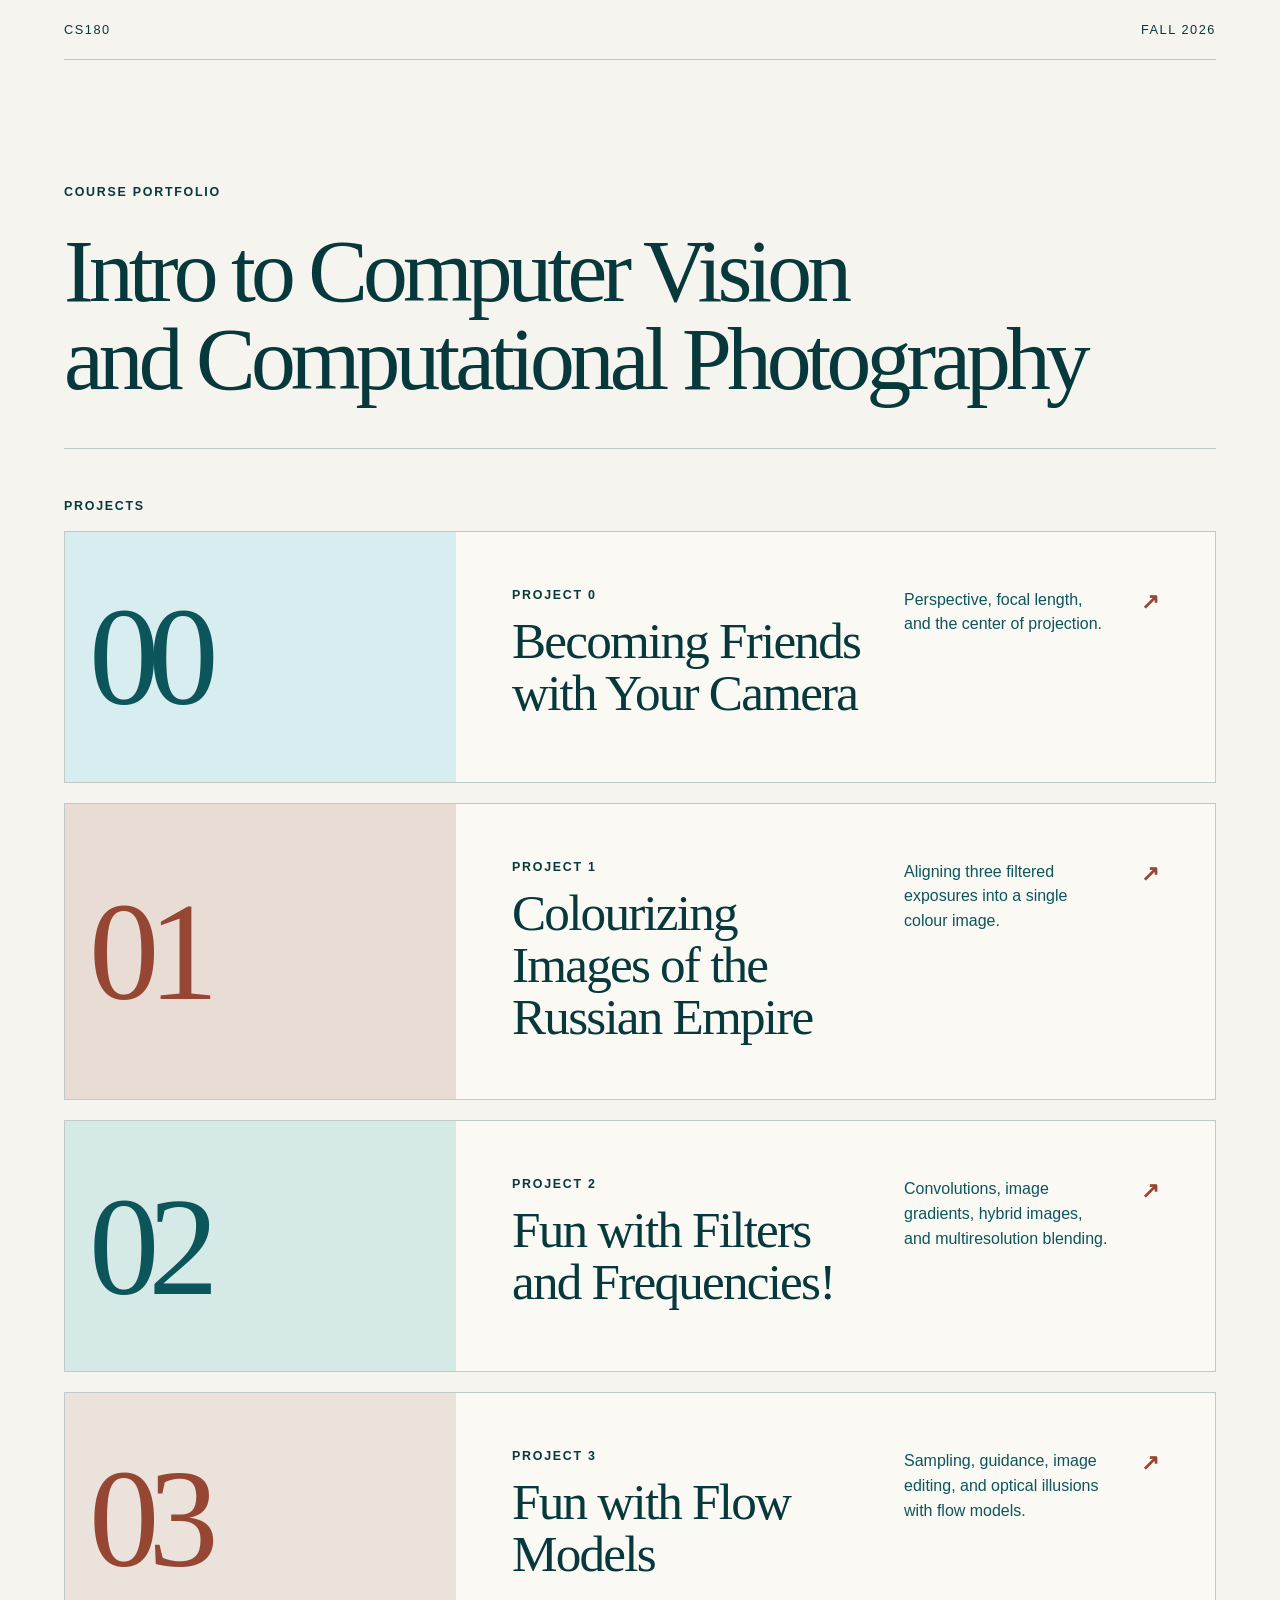
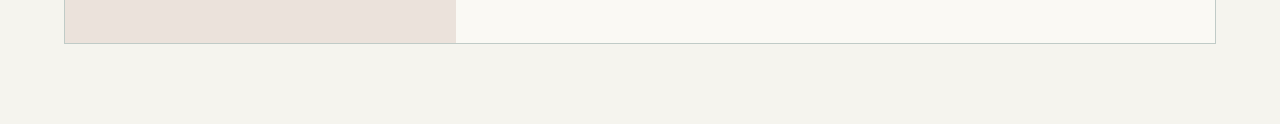
==== commit e629eadd: "add project 3 flow models page" ====
--- a/index.html
+++ b/index.html
@@ -63,6 +63,18 @@
             <b aria-hidden="true">↗</b>
           </div>
         </a>
+
+        <a class="project-card" href="project-3/">
+          <div class="card-art card-art-project-three" aria-hidden="true"><span>03</span></div>
+          <div class="card-info">
+            <div>
+              <p class="label">Project 3</p>
+              <h2>Fun with Flow Models</h2>
+            </div>
+            <p>Sampling, guidance, image editing, and optical illusions with flow models.</p>
+            <b aria-hidden="true">↗</b>
+          </div>
+        </a>
       </section>
     </main>
   </body>
--- a/styles.css
+++ b/styles.css
@@ -134,6 +134,9 @@
 .card-art-project-two { background: rgba(99, 193, 200, 0.22); }
 .card-art-project-two span { color: var(--teal); }
 
+.card-art-project-three { background: rgba(150, 71, 52, 0.1); }
+.card-art-project-three span { color: var(--rust); }
+
 .card-info {
   display: grid;
   grid-template-columns: minmax(0, 1.4fr) minmax(170px, 0.8fr) auto;
@@ -255,6 +258,14 @@
   color: var(--rust);
   font-size: 0.72rem;
   letter-spacing: 0.08em;
+}
+
+.toc-group a.toc-combined {
+  grid-template-columns: 74px minmax(0, 1fr);
+}
+
+.toc-group a.toc-combined span {
+  white-space: nowrap;
 }
 
 .project-two-content {
@@ -1296,6 +1307,247 @@
   line-height: 1.55;
 }
 
+.single-kernel-section,
+.alpha-study,
+.cat-recovery {
+  margin-top: 50px;
+  padding-top: 42px;
+  border-top: 1px solid var(--line);
+}
+
+.single-kernel-section > header,
+.alpha-study > header,
+.cat-recovery > header { margin-bottom: 26px; }
+
+.single-kernel-section h4,
+.alpha-study h4,
+.cat-recovery h4 {
+  margin: 9px 0 0;
+  font-family: Georgia, "Times New Roman", serif;
+  font-size: clamp(1.3rem, 2.4vw, 1.9rem);
+  font-weight: 400;
+  letter-spacing: -0.025em;
+}
+
+.single-kernel-section > header > p:last-child,
+.alpha-study > header > p:last-child,
+.cat-recovery > header > p:last-child {
+  max-width: 900px;
+  margin: 12px 0 0;
+  color: var(--teal);
+  font-size: 0.86rem;
+  line-height: 1.7;
+}
+
+.single-kernel-section code,
+.alpha-study code {
+  color: var(--ink);
+  font-family: "SFMono-Regular", Consolas, "Liberation Mono", monospace;
+  font-size: 0.88em;
+}
+
+.kernel-construction {
+  display: grid;
+  grid-template-columns: repeat(2, minmax(0, 1fr) auto) minmax(0, 1fr);
+  gap: clamp(10px, 2vw, 24px);
+  align-items: center;
+}
+
+.kernel-step {
+  display: grid;
+  min-width: 0;
+  height: 100%;
+  grid-template-rows: auto 1fr auto;
+  margin: 0;
+  padding: 18px;
+  border: 1px solid var(--line);
+  background: rgba(216, 237, 240, 0.14);
+}
+
+.kernel-step > p:first-child {
+  min-height: 42px;
+  margin: 0 0 14px;
+  color: var(--ink);
+  font-size: 0.67rem;
+  line-height: 1.45;
+}
+
+.kernel-step > p:first-child span {
+  display: block;
+  margin-bottom: 4px;
+  color: var(--rust);
+  font-size: 0.58rem;
+  font-weight: 700;
+  letter-spacing: 0.1em;
+}
+
+.kernel-construction > b {
+  color: var(--rust);
+  font-family: Georgia, "Times New Roman", serif;
+  font-size: 1.6rem;
+  font-weight: 400;
+}
+
+.kernel-map {
+  position: relative;
+  width: min(100%, 210px);
+  aspect-ratio: 1;
+  margin: 0 auto;
+  overflow: hidden;
+  border: 1px solid var(--line);
+  background-size: calc(100% / 7) calc(100% / 7), calc(100% / 7) calc(100% / 7), 100% 100%;
+  background-position: 0 0;
+}
+
+.kernel-map-identity {
+  background-image:
+    linear-gradient(to right, rgba(7, 56, 59, 0.15) 1px, transparent 1px),
+    linear-gradient(to bottom, rgba(7, 56, 59, 0.15) 1px, transparent 1px),
+    linear-gradient(rgba(216, 237, 240, 0.25), rgba(216, 237, 240, 0.25));
+}
+
+.kernel-map > span {
+  position: absolute;
+  top: 50%;
+  left: 50%;
+  display: grid;
+  width: calc(100% / 7);
+  aspect-ratio: 1;
+  place-items: center;
+  transform: translate(-50%, -50%);
+  background: var(--rust);
+  color: var(--white);
+  font-family: Georgia, "Times New Roman", serif;
+  font-size: clamp(0.82rem, 1.6vw, 1.15rem);
+}
+
+.kernel-map > small {
+  position: absolute;
+  right: 8px;
+  bottom: 8px;
+  left: 8px;
+  padding: 5px 7px;
+  background: rgba(250, 249, 244, 0.88);
+  color: var(--teal);
+  font-size: 0.58rem;
+  line-height: 1.35;
+  text-align: center;
+}
+
+.kernel-expression {
+  display: grid;
+  min-height: 210px;
+  place-items: center;
+  border: 1px solid var(--line);
+  background:
+    linear-gradient(to right, rgba(7, 56, 59, 0.08) 1px, transparent 1px),
+    linear-gradient(to bottom, rgba(7, 56, 59, 0.08) 1px, transparent 1px),
+    rgba(216, 237, 240, 0.22);
+  background-size: calc(100% / 7) calc(100% / 7);
+  color: var(--rust);
+  font-family: "SFMono-Regular", Consolas, "Liberation Mono", monospace;
+  font-size: clamp(0.9rem, 1.7vw, 1.22rem);
+  text-align: center;
+}
+
+.kernel-step-note {
+  margin: 12px 0 0;
+  color: var(--teal);
+  font-size: 0.68rem;
+  line-height: 1.5;
+}
+
+.single-kernel-equations {
+  display: grid;
+  grid-template-columns: repeat(2, minmax(0, 1fr));
+  margin-top: 30px;
+  border-top: 1px solid var(--line);
+  border-bottom: 1px solid var(--line);
+}
+
+.single-kernel-equations p {
+  display: grid;
+  grid-template-columns: minmax(105px, 0.55fr) minmax(0, 1.45fr);
+  gap: 16px;
+  margin: 0;
+  padding: 14px 18px;
+}
+
+.single-kernel-equations p:first-child { border-right: 1px solid var(--line); }
+
+.single-kernel-equations span {
+  color: var(--rust);
+  font-size: 0.65rem;
+  font-weight: 700;
+  letter-spacing: 0.08em;
+  text-transform: uppercase;
+}
+
+.single-kernel-code { margin-top: 30px; }
+
+.alpha-gallery {
+  display: grid;
+  grid-template-columns: repeat(6, minmax(0, 1fr));
+  gap: clamp(10px, 2vw, 22px);
+}
+
+.alpha-gallery figure { grid-column: span 2; }
+.alpha-gallery figure:nth-child(4) { grid-column: 2 / span 2; }
+.alpha-gallery figure:nth-child(5) { grid-column: 4 / span 2; }
+
+.alpha-gallery figure,
+.cat-sequence figure { min-width: 0; margin: 0; }
+
+.alpha-gallery img,
+.cat-sequence img {
+  display: block;
+  width: 100%;
+  height: auto;
+  border: 1px solid var(--line);
+}
+
+.alpha-gallery figcaption,
+.cat-sequence figcaption {
+  margin-top: 10px;
+  color: var(--teal);
+  font-size: 0.72rem;
+  line-height: 1.45;
+}
+
+.alpha-gallery figcaption span,
+.cat-sequence figcaption span {
+  display: block;
+  margin-bottom: 3px;
+  color: var(--ink);
+  font-family: Georgia, "Times New Roman", serif;
+  font-size: 0.98rem;
+}
+
+.cat-sequence {
+  display: grid;
+  grid-template-columns: minmax(0, 1fr) auto minmax(0, 1fr) auto minmax(0, 1fr);
+  gap: clamp(10px, 2vw, 22px);
+  align-items: start;
+}
+
+.cat-sequence > b {
+  margin-top: clamp(70px, 8vw, 112px);
+  color: var(--rust);
+  font-family: Georgia, "Times New Roman", serif;
+  font-size: 1.5rem;
+  font-weight: 400;
+}
+
+.cat-observation {
+  margin: 28px 0 0;
+  padding: 18px 20px;
+  border-left: 2px solid var(--rust);
+  background: rgba(216, 237, 240, 0.18);
+  color: var(--teal);
+  font-size: 0.82rem;
+  line-height: 1.65;
+}
+
 .hybrid-intro {
   width: 100%;
   max-width: none;
@@ -1361,6 +1613,14 @@
   font-size: 0.84rem;
 }
 
+.hybrid-result-note {
+  max-width: 820px;
+  margin: 12px 0 0;
+  color: var(--teal);
+  font-size: 0.84rem;
+  line-height: 1.65;
+}
+
 .hybrid-input-grid {
   display: grid;
   grid-template-columns: repeat(3, minmax(0, 1fr));
@@ -1385,6 +1645,24 @@
 }
 
 .hybrid-image-frame-gray { background: #171a1a; }
+
+.hybrid-image-frame--derek img {
+  object-fit: cover;
+  object-position: 50% 24%;
+}
+
+.hybrid-image-frame--nutmeg img {
+  width: 128%;
+  height: 128%;
+  object-fit: cover;
+  object-position: 49% 34%;
+  transform: rotate(-16deg);
+}
+
+.hybrid-image-frame--nutmeg-result img {
+  object-fit: cover;
+  object-position: center 30%;
+}
 
 .hybrid-input-grid figcaption {
   margin-top: 11px;
@@ -1449,10 +1727,81 @@
   transition: max-width 220ms ease;
 }
 
-.hybrid-viewer[data-view="far"] .hybrid-view-stage img { max-width: 150px; }
+.hybrid-viewer[data-view="far"] .hybrid-view-stage img { max-width: 115px; }
 .hybrid-viewer[data-view="close"] .hybrid-view-stage img {
   max-width: min(100%, 760px);
   max-height: none;
+}
+
+.hybrid-viewer--nutmeg[data-view="far"] .hybrid-view-stage img { max-width: 78px; }
+.hybrid-viewer--nutmeg[data-view="close"] .hybrid-view-stage img {
+  max-width: min(100%, 500px);
+}
+
+.hybrid-viewer--dogwolf .hybrid-view-stage img {
+  max-width: 100%;
+  max-height: none;
+  transition: width 320ms cubic-bezier(0.4, 0, 0.2, 1);
+  will-change: width;
+}
+
+.hybrid-viewer--dogwolf[data-view="far"] .hybrid-view-stage img { width: 56px; }
+
+.hybrid-viewer--dogwolf[data-view="close"] .hybrid-view-stage img {
+  width: 620px;
+}
+
+.nutmeg-hybrid { margin-top: 58px; }
+
+.fourier-analysis {
+  margin-top: 50px;
+  padding-top: 42px;
+  border-top: 1px solid var(--line);
+}
+
+.fourier-analysis > header { margin-bottom: 24px; }
+
+.fourier-analysis h4 {
+  margin: 9px 0 0;
+  font-family: Georgia, "Times New Roman", serif;
+  font-size: clamp(1.3rem, 2.4vw, 1.9rem);
+  font-weight: 400;
+  letter-spacing: -0.025em;
+}
+
+.fourier-analysis > header > p:last-child {
+  max-width: 820px;
+  margin: 10px 0 0;
+  color: var(--teal);
+  font-size: 0.84rem;
+  line-height: 1.6;
+}
+
+.fourier-grid {
+  display: grid;
+  grid-template-columns: repeat(5, minmax(0, 1fr));
+  gap: clamp(8px, 1.4vw, 16px);
+}
+
+.fourier-grid figure {
+  min-width: 0;
+}
+
+.fourier-grid img {
+  display: block;
+  width: 100%;
+  aspect-ratio: 1;
+  object-fit: contain;
+  border: 1px solid var(--line);
+  background: #111818;
+}
+
+.fourier-grid figcaption {
+  margin-top: 9px;
+  color: var(--teal);
+  font-size: 0.7rem;
+  line-height: 1.35;
+  text-align: center;
 }
 
 .hybrid-view-caption {
@@ -1877,6 +2226,78 @@
   color: var(--teal);
   font-size: 0.84rem;
   line-height: 1.65;
+}
+
+.custom-result-context {
+  max-width: 820px;
+  margin: 22px 0 0;
+  color: var(--teal);
+  font-size: 0.82rem;
+  line-height: 1.65;
+}
+
+.custom-input-pair {
+  display: grid;
+  grid-template-columns: repeat(2, minmax(0, 1fr));
+  gap: clamp(16px, 3vw, 30px);
+  margin: 0 0 34px 64px;
+}
+
+.custom-input-pair figure {
+  min-width: 0;
+}
+
+.custom-input-pair img {
+  display: block;
+  width: 100%;
+  height: clamp(220px, 30vw, 430px);
+  object-fit: contain;
+  border: 1px solid var(--line);
+  background: #ebe7dc;
+}
+
+.custom-input-pair figcaption {
+  margin-top: 10px;
+  color: var(--teal);
+  font-size: 0.74rem;
+  line-height: 1.45;
+}
+
+.custom-input-pair figcaption span {
+  display: block;
+  margin-bottom: 3px;
+  color: var(--ink);
+  font-family: Georgia, "Times New Roman", serif;
+  font-size: 1rem;
+}
+
+.mask-tool-figure {
+  width: min(100%, 880px);
+  margin: 38px auto 0;
+}
+
+.mask-tool-figure img {
+  display: block;
+  width: 100%;
+  height: auto;
+  border: 1px solid var(--line);
+  background: #ece8de;
+}
+
+.mask-tool-figure figcaption {
+  margin-top: 12px;
+  color: var(--teal);
+  font-size: 0.76rem;
+  line-height: 1.55;
+  text-align: center;
+}
+
+.mask-tool-figure figcaption span {
+  display: block;
+  margin-bottom: 3px;
+  color: var(--ink);
+  font-family: Georgia, "Times New Roman", serif;
+  font-size: 1rem;
 }
 
 .stack-grid {
@@ -2225,6 +2646,7 @@
 @media (max-width: 1050px) {
   .fruit-stack-layout { grid-template-columns: repeat(2, minmax(0, 1fr)); }
   .laplacian-derivation { grid-column: 1 / -1; }
+  .alpha-gallery { grid-template-columns: repeat(6, minmax(0, 1fr)); }
 }
 
 @media (max-width: 760px) {
@@ -2245,6 +2667,16 @@
   }
   .box-filter-result { grid-template-columns: 1fr; }
   .sharpening-stage { grid-template-columns: 1fr; }
+  .kernel-construction,
+  .single-kernel-equations,
+  .cat-sequence { grid-template-columns: 1fr; }
+  .kernel-construction > b,
+  .cat-sequence > b { text-align: center; }
+  .cat-sequence > b { margin-top: 0; }
+  .single-kernel-equations p:first-child {
+    border-right: 0;
+    border-bottom: 1px solid var(--line);
+  }
   .stack-flow,
   .stack-code-grid,
   .stack-explanation,
@@ -2280,6 +2712,14 @@
   .frequency-equation-row,
   .hybrid-input-grid,
   .hybrid-trial-grid { grid-template-columns: 1fr; }
+  .fourier-grid { grid-template-columns: repeat(2, minmax(0, 1fr)); }
+  .fourier-grid figure:last-child { grid-column: 1 / -1; width: calc(50% - 4px); justify-self: center; }
+  .custom-input-pair { grid-template-columns: 1fr; margin-left: 0; }
+  .alpha-gallery { grid-template-columns: repeat(2, minmax(0, 1fr)); }
+  .alpha-gallery figure,
+  .alpha-gallery figure:nth-child(4),
+  .alpha-gallery figure:nth-child(5) { grid-column: auto; }
+  .alpha-gallery figure:last-child { grid-column: 1 / -1; width: calc(50% - 5px); justify-self: center; }
   .fruit-stack-layout { grid-template-columns: 1fr; }
   .laplacian-derivation { grid-column: auto; }
   .fruit-stack { padding: 18px 14px; }
@@ -2302,3 +2742,486 @@
     justify-self: center;
   }
 }
+
+/* Project 3 page */
+.project-three-hero {
+  background: linear-gradient(115deg, rgba(150, 71, 52, 0.14), rgba(216, 237, 240, 0.7));
+}
+
+.project-three-hero h1 {
+  max-width: 900px;
+  margin: 26px 0 20px;
+  letter-spacing: -0.045em;
+  line-height: 0.98;
+}
+
+.p3-part-switch {
+  display: grid;
+  grid-template-columns: repeat(2, minmax(0, 1fr));
+  max-width: 900px;
+  margin-top: 38px;
+  border-top: 1px solid var(--line);
+  border-bottom: 1px solid var(--line);
+}
+
+.p3-part-switch > * {
+  display: grid;
+  gap: 5px;
+  padding: 18px 18px 18px 0;
+  color: var(--teal);
+  font-size: 0.78rem;
+  line-height: 1.45;
+}
+
+.p3-part-switch > * + * {
+  padding-left: 18px;
+  border-left: 1px solid var(--line);
+}
+
+.p3-part-switch span span,
+.p3-part-switch b {
+  color: var(--rust);
+  font-size: 0.65rem;
+  letter-spacing: 0.12em;
+  text-transform: uppercase;
+}
+
+.p3-toc-grid {
+  display: grid;
+  grid-template-columns: repeat(auto-fit, minmax(180px, 1fr));
+  gap: clamp(24px, 4vw, 52px);
+  margin-top: 26px;
+}
+
+.project-three-content {
+  max-width: 1320px;
+  margin: 0 auto;
+  padding: 0 clamp(22px, 5vw, 70px) 90px;
+}
+
+.p3-part-heading {
+  padding: clamp(60px, 8vw, 105px) 0 55px;
+  border-bottom: 1px solid var(--line);
+}
+
+.p3-part-heading h2,
+.p3-part-b-placeholder h2 {
+  margin: 12px 0 18px;
+  font-family: Georgia, "Times New Roman", serif;
+  font-size: clamp(2.2rem, 5vw, 4.7rem);
+  font-weight: 400;
+  letter-spacing: -0.045em;
+  line-height: 1;
+}
+
+.p3-part-heading > p:last-child,
+.p3-part-b-placeholder > p:last-child {
+  max-width: 790px;
+  margin-bottom: 0;
+  color: var(--teal);
+  font-size: 0.92rem;
+  line-height: 1.7;
+}
+
+.p3-chapter {
+  padding: clamp(65px, 8vw, 105px) 0 20px;
+  border-bottom: 1px solid var(--line);
+}
+
+.p3-section {
+  padding: 50px 0 64px;
+  border-top: 1px solid var(--line);
+  scroll-margin-top: 20px;
+}
+
+.p3-intro-grid {
+  display: grid;
+  grid-template-columns: minmax(250px, 0.9fr) minmax(390px, 1.1fr);
+  gap: clamp(28px, 5vw, 72px);
+  align-items: start;
+}
+
+.p3-linear-intro,
+.p3-part-b .p3-intro-grid:not(.p3-subresult-layout) {
+  grid-template-columns: minmax(0, 1fr);
+  gap: 24px;
+}
+
+.p3-linear-intro > .p3-copy,
+.p3-part-b .p3-intro-grid:not(.p3-subresult-layout) > .p3-copy {
+  max-width: 850px;
+}
+
+.p3-linear-intro > .p3-code,
+.p3-part-b .p3-intro-grid:not(.p3-subresult-layout) > .p3-code {
+  width: 100%;
+  max-width: none;
+}
+
+.p3-copy {
+  color: var(--teal);
+  font-size: 0.9rem;
+  line-height: 1.72;
+}
+
+.p3-copy p { margin: 0; }
+.p3-copy p + p { margin-top: 16px; }
+.p3-copy-wide { max-width: 850px; }
+
+.p3-equation {
+  padding: 16px 0;
+  border-top: 1px solid var(--line);
+  border-bottom: 1px solid var(--line);
+  color: var(--ink);
+  font-family: Georgia, "Times New Roman", serif;
+  font-size: clamp(1rem, 2vw, 1.35rem);
+  text-align: center;
+}
+
+.p3-code {
+  min-width: 0;
+  border: 1px solid var(--line);
+  background: rgba(250, 249, 244, 0.78);
+}
+
+.p3-code > header {
+  display: flex;
+  align-items: center;
+  justify-content: space-between;
+  padding: 12px 16px;
+  border-bottom: 1px solid var(--line);
+  background: rgba(216, 237, 240, 0.25);
+  font-family: Georgia, "Times New Roman", serif;
+}
+
+.p3-code > header small {
+  color: var(--rust);
+  font-family: Arial, Helvetica, sans-serif;
+  font-size: 0.58rem;
+  font-weight: 700;
+  letter-spacing: 0.12em;
+  text-transform: uppercase;
+}
+
+.p3-code pre {
+  max-width: 100%;
+  margin: 0;
+  overflow-x: auto;
+  padding: 18px;
+  background: transparent;
+}
+
+.p3-code code,
+.p3-code .hljs {
+  padding: 0;
+  background: transparent;
+  color: var(--ink);
+  font-family: "SFMono-Regular", Consolas, "Liberation Mono", monospace;
+  font-size: 0.72rem;
+  line-height: 1.62;
+}
+
+.p3-result-grid,
+.p3-stack-results,
+.p3-euler-layout,
+.p3-hybrid-grid {
+  display: grid;
+  gap: clamp(18px, 3vw, 30px);
+  margin-top: 34px;
+}
+
+.p3-result-grid-three { grid-template-columns: repeat(3, minmax(0, 1fr)); }
+.p3-result-grid-two,
+.p3-hybrid-grid { grid-template-columns: repeat(2, minmax(0, 1fr)); }
+.p3-stack-results { grid-template-columns: 1fr; }
+.p3-euler-layout { grid-template-columns: minmax(0, 1fr); }
+
+.p3-result {
+  min-width: 0;
+}
+
+.p3-result-wide { margin-top: 34px; }
+
+.p3-result img {
+  display: block;
+  width: 100%;
+  height: auto;
+  border: 1px solid var(--line);
+  background: var(--white);
+}
+
+.p3-result figcaption {
+  margin-top: 11px;
+  color: var(--teal);
+  font-size: 0.76rem;
+  line-height: 1.55;
+}
+
+.p3-result figcaption span {
+  display: block;
+  margin-bottom: 3px;
+  color: var(--ink);
+  font-family: Georgia, "Times New Roman", serif;
+  font-size: 1rem;
+}
+
+.p3-result-grid-three .p3-result img {
+  height: clamp(180px, 20vw, 315px);
+  object-fit: contain;
+}
+
+.p3-euler-layout > .p3-result:last-child {
+  order: -1;
+  align-self: auto;
+}
+
+.p3-euler-layout .p3-trajectory {
+  width: min(100%, 760px);
+  justify-self: center;
+}
+
+.p3-trajectory-scroll {
+  height: min(72vh, 760px);
+  overflow-y: auto;
+  border: 1px solid var(--line);
+  background: #fff;
+  scrollbar-color: var(--rust) rgba(7, 56, 59, 0.08);
+}
+
+.p3-trajectory .p3-trajectory-scroll img {
+  width: 100%;
+  border: 0;
+}
+
+.p3-subresults {
+  margin-top: 48px;
+  padding-top: 34px;
+  border-top: 1px solid var(--line);
+}
+
+.p3-subresults h4,
+.p3-hybrid-card h4 {
+  margin: 0;
+  font-family: Georgia, "Times New Roman", serif;
+  font-size: clamp(1.25rem, 2.3vw, 1.8rem);
+  font-weight: 400;
+  letter-spacing: -0.025em;
+}
+
+.p3-subresult-copy {
+  max-width: 820px;
+  margin: 12px 0 0;
+  color: var(--teal);
+  font-size: 0.84rem;
+  line-height: 1.65;
+}
+
+.p3-part-b {
+  padding-top: clamp(72px, 10vw, 130px);
+  scroll-margin-top: 20px;
+}
+
+.p3-chapter-intro {
+  margin-top: 24px;
+}
+
+.p3-inline-equation {
+  color: var(--ink);
+  font-family: Georgia, "Times New Roman", serif;
+  font-size: 1.05em;
+}
+
+.p3-code-grid,
+.p3-epoch-grid {
+  display: grid;
+  grid-template-columns: repeat(2, minmax(0, 1fr));
+  gap: clamp(18px, 3vw, 30px);
+  margin-top: 30px;
+  align-items: stretch;
+}
+
+.p3-code-grid > .p3-code {
+  height: 100%;
+}
+
+.p3-epoch-grid {
+  grid-template-columns: repeat(3, minmax(0, 1fr));
+  margin-top: 34px;
+}
+
+.p3-subresult-layout {
+  margin-top: 28px;
+  align-items: center;
+}
+
+.p3-loss-result {
+  max-width: 820px;
+  margin: 34px auto 0;
+}
+
+.p3-wide-epoch-grid .p3-result img,
+.p3-tall-results .p3-result img {
+  object-fit: contain;
+  background: #fff;
+}
+
+.p3-tall-results .p3-result img {
+  max-height: 720px;
+}
+
+.p3-issue-note {
+  margin-top: 26px;
+  padding: 16px 18px;
+  border-left: 3px solid var(--rust);
+  background: rgba(150, 71, 52, 0.08);
+  color: var(--teal);
+}
+
+.p3-issue-note span {
+  display: block;
+  margin-bottom: 5px;
+  color: var(--rust);
+  font-size: 0.66rem;
+  font-weight: 700;
+  letter-spacing: 0.12em;
+  text-transform: uppercase;
+}
+
+.p3-issue-note p {
+  margin: 0;
+  font-size: 0.78rem;
+  line-height: 1.6;
+}
+
+.p3-issue-note code {
+  font-family: "SFMono-Regular", Consolas, "Liberation Mono", monospace;
+  font-size: 0.92em;
+}
+
+.p3-observation-grid {
+  display: grid;
+  grid-template-columns: repeat(3, minmax(0, 1fr));
+  gap: clamp(18px, 3vw, 34px);
+  margin-top: 28px;
+}
+
+.p3-observation-grid article {
+  padding-top: 14px;
+  border-top: 1px solid var(--line);
+}
+
+.p3-observation-grid h5,
+.p3-drawing-study h5 {
+  margin: 0;
+  color: var(--ink);
+  font-family: Georgia, "Times New Roman", serif;
+  font-size: 1.08rem;
+  font-weight: 400;
+}
+
+.p3-observation-grid p,
+.p3-drawing-study header > p:last-child {
+  margin: 8px 0 0;
+  color: var(--teal);
+  font-size: 0.76rem;
+  line-height: 1.62;
+}
+
+.p3-drawing-study {
+  margin-top: 40px;
+  padding-top: 28px;
+  border-top: 1px solid var(--line);
+}
+
+.p3-drawing-study > header {
+  max-width: 850px;
+}
+
+.p3-drawing-study > header .label {
+  margin: 0 0 8px;
+}
+
+.p3-drawing-pair {
+  display: grid;
+  grid-template-columns: repeat(2, minmax(0, 1fr));
+  gap: clamp(18px, 3vw, 30px);
+  margin-top: 28px;
+}
+
+.p3-draft-note {
+  margin: 34px 0 0;
+  padding: 14px 16px;
+  border-left: 3px solid var(--rust);
+  background: rgba(150, 71, 52, 0.08);
+  color: var(--teal);
+  font-size: 0.78rem;
+  line-height: 1.6;
+}
+
+.p3-hybrid-card {
+  padding: clamp(18px, 3vw, 28px);
+  border: 1px solid var(--line);
+  background: rgba(250, 249, 244, 0.62);
+}
+
+.p3-hybrid-views {
+  display: grid;
+  grid-template-columns: minmax(0, 1fr) 88px;
+  gap: 20px;
+  align-items: end;
+  margin-top: 20px;
+}
+
+.p3-hybrid-views img {
+  display: block;
+  width: 100%;
+  height: auto;
+  border: 1px solid var(--line);
+}
+
+.p3-hybrid-views .p3-distant img {
+  width: 58px;
+  margin: 0 auto;
+}
+
+.p3-hybrid-views figcaption {
+  text-align: center;
+}
+
+.p3-part-b-placeholder {
+  padding: clamp(70px, 10vw, 120px) 0 20px;
+  scroll-margin-top: 20px;
+}
+
+@media (max-width: 900px) {
+  .p3-toc-grid { grid-template-columns: repeat(2, minmax(0, 1fr)); }
+  .p3-intro-grid { grid-template-columns: 1fr; }
+  .p3-code { max-width: 760px; }
+  .p3-result-grid-three { grid-template-columns: 1fr; }
+  .p3-result-grid-three .p3-result img { height: auto; }
+  .p3-observation-grid { grid-template-columns: 1fr; }
+  .p3-epoch-grid { grid-template-columns: 1fr; }
+  .p3-tall-results .p3-result img { max-height: none; }
+}
+
+@media (max-width: 700px) {
+  .p3-part-switch,
+  .p3-toc-grid,
+  .p3-result-grid-two,
+  .p3-euler-layout,
+  .p3-code-grid,
+  .p3-drawing-pair,
+  .p3-hybrid-grid { grid-template-columns: 1fr; }
+
+  .p3-part-switch > * + * {
+    padding-left: 0;
+    border-top: 1px solid var(--line);
+    border-left: 0;
+  }
+
+  .p3-code pre { padding: 14px 12px; }
+  .p3-code code,
+  .p3-code .hljs { font-size: 0.62rem; }
+  .p3-hybrid-views { grid-template-columns: minmax(0, 1fr) 64px; }
+  .p3-hybrid-views .p3-distant img { width: 44px; }
+}
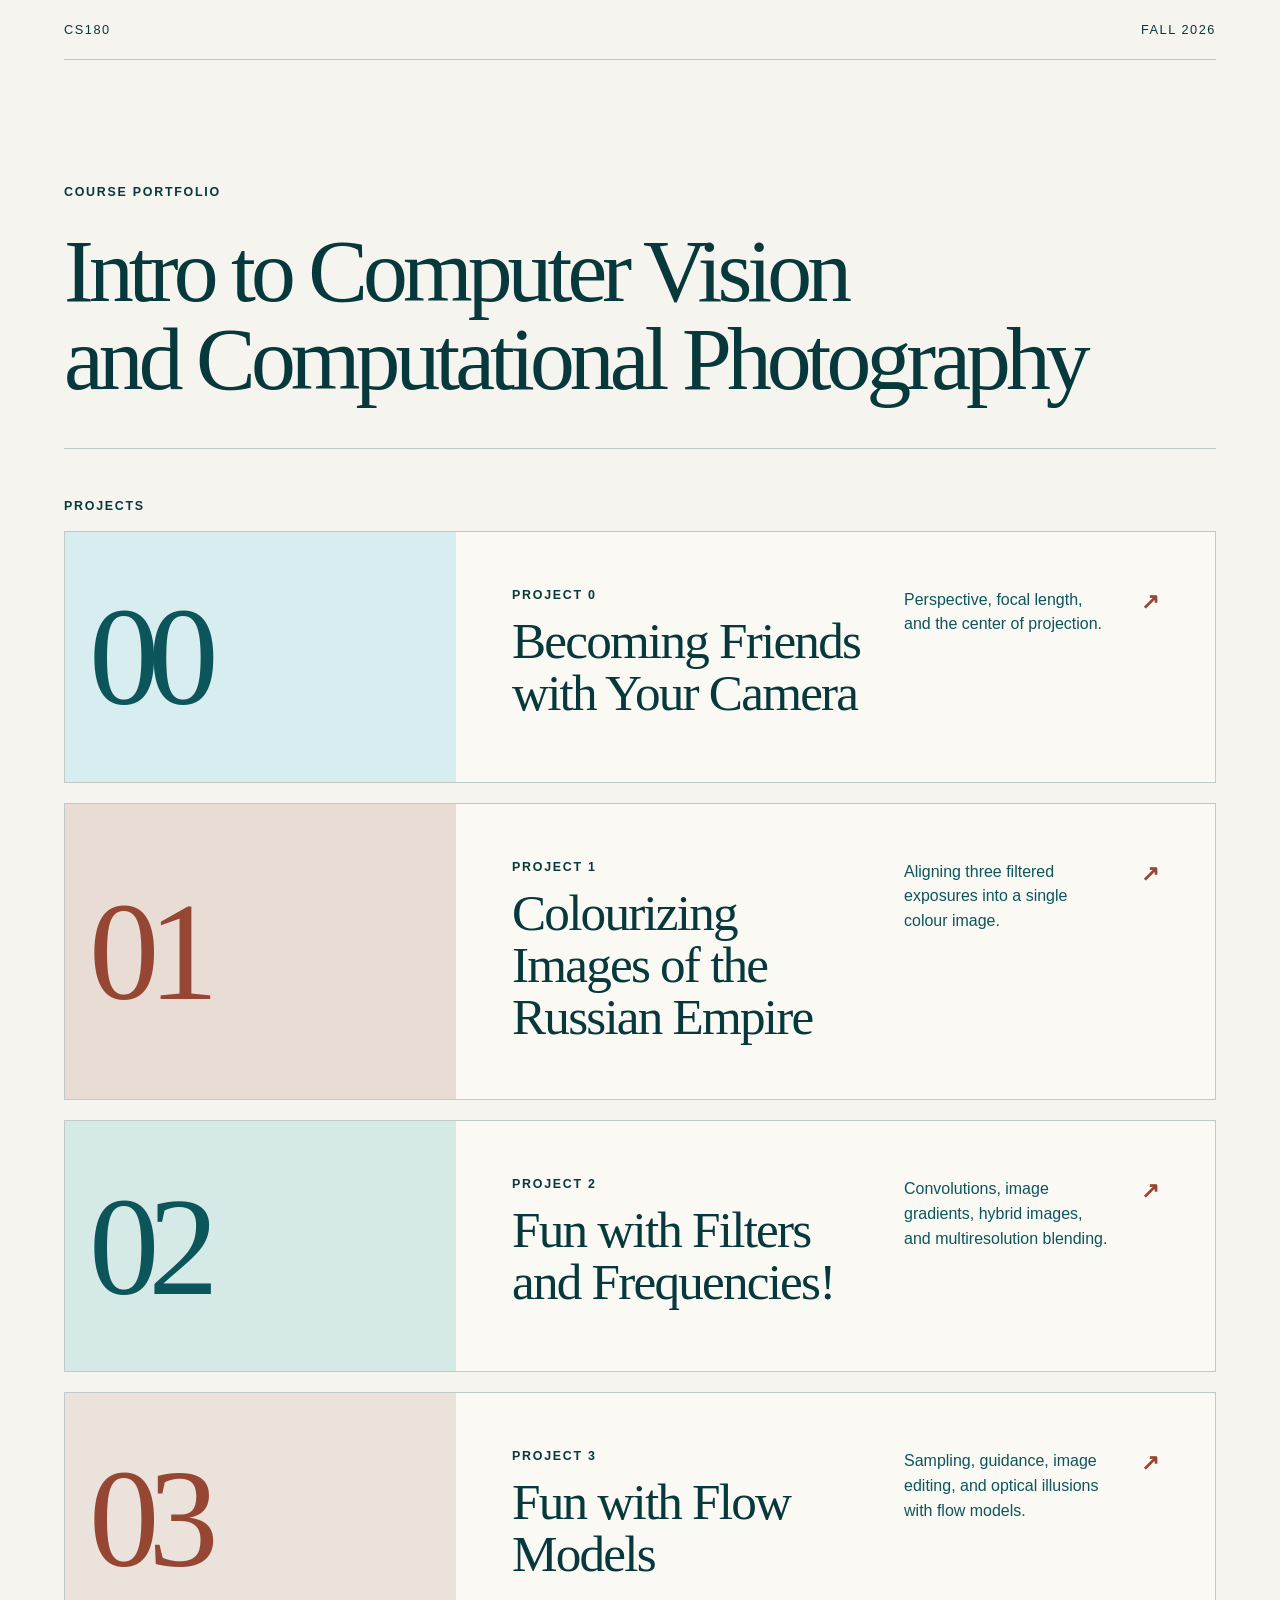
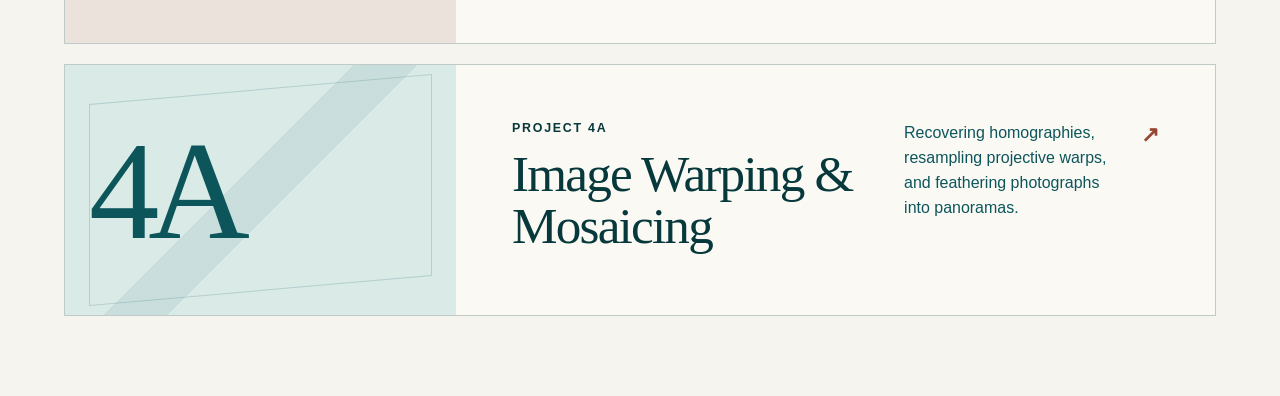
==== commit 878e68cd: "Add Project 4A image warping portfolio page" ====
--- a/index.html
+++ b/index.html
@@ -75,6 +75,18 @@
             <b aria-hidden="true">↗</b>
           </div>
         </a>
+
+        <a class="project-card" href="project-4/">
+          <div class="card-art card-art-project-four" aria-hidden="true"><span>4A</span></div>
+          <div class="card-info">
+            <div>
+              <p class="label">Project 4A</p>
+              <h2>Image Warping &amp; Mosaicing</h2>
+            </div>
+            <p>Recovering homographies, resampling projective warps, and feathering photographs into panoramas.</p>
+            <b aria-hidden="true">↗</b>
+          </div>
+        </a>
       </section>
     </main>
   </body>
--- a/styles.css
+++ b/styles.css
@@ -136,6 +136,23 @@
 
 .card-art-project-three { background: rgba(150, 71, 52, 0.1); }
 .card-art-project-three span { color: var(--rust); }
+
+.card-art-project-four {
+  position: relative;
+  background:
+    linear-gradient(135deg, transparent 45%, rgba(12, 85, 91, 0.08) 45% 55%, transparent 55%),
+    rgba(99, 193, 200, 0.19);
+}
+
+.card-art-project-four::after {
+  content: "";
+  position: absolute;
+  inset: 24px;
+  border: 1px solid rgba(12, 85, 91, 0.18);
+  transform: skewY(-5deg);
+}
+
+.card-art-project-four span { position: relative; z-index: 1; color: var(--teal); }
 
 .card-info {
   display: grid;
@@ -3225,3 +3242,572 @@
   .p3-hybrid-views { grid-template-columns: minmax(0, 1fr) 64px; }
   .p3-hybrid-views .p3-distant img { width: 44px; }
 }
+
+/* Project 4A: Image Warping and Mosaicing */
+.project-four-page {
+  --p4-night: #082f33;
+  --p4-sky: #9bd9dc;
+  --p4-wash: #e4f0ee;
+  overflow: hidden;
+}
+
+.project-four-hero {
+  display: grid;
+  grid-template-columns: minmax(0, 0.78fr) minmax(420px, 1.22fr);
+  gap: clamp(26px, 4vw, 64px);
+  align-items: end;
+  padding-top: clamp(48px, 7vw, 84px);
+  padding-bottom: clamp(32px, 5vw, 58px);
+  background: var(--p4-wash);
+}
+
+.project-four-hero h1 {
+  max-width: 760px;
+  margin: 18px 0 18px;
+  letter-spacing: -0.058em;
+  line-height: 0.92;
+}
+
+.p4-hero-copy > p:last-child {
+  max-width: 610px;
+  margin: 0;
+  color: var(--teal);
+  line-height: 1.6;
+}
+
+.p4-hero-image {
+  margin: 0;
+  border: 1px solid var(--line);
+  background: var(--p4-night);
+}
+
+.p4-hero-image img {
+  display: block;
+  width: 100%;
+  aspect-ratio: 1.42;
+  object-fit: cover;
+}
+
+.p4-hero-image figcaption,
+.p4-framed-figure figcaption,
+.p4-matrix-result figcaption,
+.p4-mosaic-result figcaption {
+  padding: 13px 15px;
+  color: var(--teal);
+  font-size: 0.72rem;
+  line-height: 1.45;
+}
+
+.p4-hero-image figcaption {
+  display: flex;
+  justify-content: space-between;
+  gap: 20px;
+  color: var(--white);
+}
+
+.p4-hero-image figcaption span,
+.p4-framed-figure figcaption span,
+.p4-matrix-result figcaption span,
+.p4-mosaic-result figcaption span {
+  color: var(--rust);
+  font-weight: 700;
+  letter-spacing: 0.08em;
+  text-transform: uppercase;
+}
+
+.p4-hero-image figcaption span { color: var(--p4-sky); }
+
+.p4-toc { padding-top: 32px; padding-bottom: 34px; }
+
+.p4-toc-grid {
+  display: grid;
+  grid-template-columns: repeat(4, minmax(0, 1fr));
+  margin-top: 20px;
+  border-top: 1px solid var(--line);
+  border-left: 1px solid var(--line);
+}
+
+.p4-toc-grid a {
+  display: grid;
+  min-height: 118px;
+  padding: 17px;
+  border-right: 1px solid var(--line);
+  border-bottom: 1px solid var(--line);
+  transition: background 150ms ease;
+}
+
+.p4-toc-grid a:hover { background: rgba(99, 193, 200, 0.12); }
+.p4-toc-grid span { color: var(--rust); font-size: 0.7rem; letter-spacing: 0.1em; }
+.p4-toc-grid b { align-self: end; font-family: Georgia, "Times New Roman", serif; font-size: 1.4rem; font-weight: 400; }
+.p4-toc-grid small { color: var(--teal); font-size: 0.69rem; }
+
+.project-four-content {
+  max-width: 1420px;
+  margin: 0 auto;
+  padding: 0 clamp(22px, 5vw, 70px) 90px;
+}
+
+.p4-overview {
+  display: grid;
+  grid-template-columns: minmax(250px, 0.85fr) minmax(300px, 1.15fr);
+  gap: 30px clamp(35px, 7vw, 110px);
+  padding: clamp(65px, 9vw, 120px) 0;
+  border-bottom: 1px solid var(--line);
+}
+
+.p4-overview h2 {
+  margin: 14px 0 0;
+  font-family: Georgia, "Times New Roman", serif;
+  font-size: clamp(2.2rem, 4.5vw, 4.4rem);
+  font-weight: 400;
+  letter-spacing: -0.045em;
+  line-height: 1;
+}
+
+.p4-overview-copy p { margin: 0; color: var(--teal); line-height: 1.7; }
+.p4-overview-copy p + p { margin-top: 18px; }
+
+.p4-pipeline {
+  grid-column: 1 / -1;
+  display: grid;
+  grid-template-columns: repeat(5, minmax(0, 1fr));
+  padding: 0;
+  margin: 16px 0 0;
+  border-left: 1px solid var(--line);
+  list-style: none;
+}
+
+.p4-pipeline li {
+  display: grid;
+  min-height: 90px;
+  padding: 14px;
+  border: 1px solid var(--line);
+  border-left: 0;
+  color: var(--teal);
+  font-family: Georgia, "Times New Roman", serif;
+}
+
+.p4-pipeline span { color: var(--rust); font-family: Arial, Helvetica, sans-serif; font-size: 0.65rem; letter-spacing: 0.1em; }
+
+.p4-chapter {
+  padding: clamp(72px, 9vw, 125px) 0 60px;
+  border-bottom: 1px solid var(--line);
+  scroll-margin-top: 10px;
+}
+
+.p4-chapter-heading {
+  display: grid;
+  grid-template-columns: minmax(0, 1.25fr) minmax(280px, 0.75fr);
+  gap: 20px clamp(40px, 8vw, 130px);
+  align-items: end;
+  margin-bottom: clamp(38px, 5vw, 64px);
+}
+
+.p4-chapter-heading .label { grid-column: 1 / -1; }
+.p4-chapter-heading h2 { margin: 0; }
+.p4-chapter-heading > p:last-child { margin: 0 0 5px; color: var(--teal); line-height: 1.7; }
+
+.p4-photo-set { padding: 35px 0 52px; border-top: 1px solid var(--line); }
+
+.p4-photo-set > header,
+.p4-mosaic-result > header {
+  display: grid;
+  gap: 20px;
+  margin-bottom: 20px;
+}
+
+.p4-photo-set > header {
+  grid-template-columns: minmax(0, 1fr) auto;
+  gap: 6px 28px;
+  align-items: end;
+}
+
+.p4-photo-set > header span {
+  grid-column: 1;
+  color: var(--rust);
+  font-size: 0.68rem;
+  font-weight: 700;
+  letter-spacing: 0.1em;
+  text-transform: uppercase;
+}
+.p4-photo-set > header h3 { grid-column: 1; grid-row: 2; }
+.p4-photo-set > header p { grid-column: 2; grid-row: 2; }
+.p4-photo-set h3,
+.p4-mosaic-result h3,
+.p4-interpolation-heading h3,
+.p4-rectification-heading h3,
+.p4-feather-explainer h3 {
+  margin: 0;
+  font-family: Georgia, "Times New Roman", serif;
+  font-size: clamp(1.7rem, 3vw, 2.8rem);
+  font-weight: 400;
+  letter-spacing: -0.035em;
+}
+
+.p4-photo-set header p { margin: 0; color: var(--teal); font-size: 0.75rem; }
+
+.p4-source-strip,
+.p4-mini-sources {
+  display: grid;
+  grid-template-columns: repeat(3, minmax(0, 1fr));
+  gap: 8px;
+}
+
+.p4-source-strip { align-items: start; }
+.p4-source-strip figure { margin: 0; border: 1px solid var(--line); background: var(--white); }
+.p4-source-strip img { display: block; width: 100%; height: auto; object-fit: contain; background: var(--p4-night); }
+.p4-source-strip figcaption { padding: 10px 12px; color: var(--teal); font-size: 0.66rem; }
+
+.p4-feature-grid {
+  display: grid;
+  grid-template-columns: repeat(2, minmax(0, 1fr));
+  gap: clamp(14px, 2vw, 28px);
+}
+
+.p4-framed-figure,
+.p4-matrix-result {
+  margin: 0;
+  border: 1px solid var(--line);
+  background: var(--white);
+}
+
+.p4-framed-figure img,
+.p4-matrix-result img { display: block; width: 100%; height: auto; }
+
+.p4-feature-grid .p4-framed-figure img { aspect-ratio: 1.7; object-fit: cover; }
+
+.p4-correspondence-sets { display: grid; gap: 46px; }
+.p4-correspondence-sets > article { padding-top: 24px; border-top: 1px solid var(--line); }
+.p4-correspondence-sets > article > header { display: grid; grid-template-columns: minmax(0, 1fr) auto; gap: 5px 24px; align-items: end; margin-bottom: 16px; }
+.p4-correspondence-sets header span { color: var(--rust); font-size: 0.66rem; font-weight: 700; letter-spacing: 0.1em; text-transform: uppercase; }
+.p4-correspondence-sets h3 { grid-column: 1; grid-row: 2; margin: 0; font-family: Georgia, "Times New Roman", serif; font-size: 1.55rem; font-weight: 400; }
+.p4-correspondence-sets header small { grid-column: 2; grid-row: 2; color: var(--teal); font-size: 0.68rem; }
+
+.p4-math-panel {
+  display: grid;
+  grid-template-columns: minmax(260px, 0.72fr) minmax(380px, 1.28fr);
+  gap: clamp(35px, 7vw, 100px);
+  align-items: center;
+  margin: 30px 0;
+  padding: clamp(30px, 5vw, 62px);
+  background: var(--p4-night);
+  color: var(--white);
+}
+
+.p4-math-panel .label { color: var(--p4-sky); }
+.p4-math-panel p { line-height: 1.55; }
+
+.p4-display-equation {
+  margin: 18px 0;
+  font-family: Georgia, "Times New Roman", serif;
+  font-size: clamp(2.5rem, 6vw, 6rem);
+  letter-spacing: -0.04em;
+}
+
+.p4-equation-system { display: grid; gap: 12px; }
+.p4-equation-system code { padding: 18px; border: 1px solid rgba(216, 237, 240, 0.28); color: var(--p4-sky); font-size: clamp(0.65rem, 1.3vw, 0.9rem); white-space: nowrap; }
+
+.p4-code-layout {
+  display: grid;
+  grid-template-columns: minmax(0, 1.1fr) minmax(300px, 0.9fr);
+  gap: clamp(18px, 3vw, 40px);
+  align-items: stretch;
+}
+
+.p4-code-card { min-width: 0; border: 1px solid var(--line); background: var(--p4-night); color: var(--white); }
+.p4-code-card > header { display: flex; justify-content: space-between; gap: 20px; padding: 11px 15px; border-bottom: 1px solid rgba(216, 237, 240, 0.22); color: var(--p4-sky); font-size: 0.66rem; letter-spacing: 0.08em; }
+.p4-code-card > header small { color: rgba(250, 249, 244, 0.62); font-size: inherit; text-transform: uppercase; }
+.p4-code-card pre { max-width: 100%; margin: 0; padding: 22px; overflow: auto; }
+.p4-code-card code { color: #d8edf0; font-family: "SFMono-Regular", Consolas, "Liberation Mono", monospace; font-size: 0.72rem; line-height: 1.65; }
+.p4-matrix-result { display: grid; grid-template-rows: 1fr auto; }
+.p4-matrix-result img { height: 100%; object-fit: contain; background: white; }
+
+.p4-matrices-heading {
+  display: grid;
+  grid-template-columns: minmax(280px, 0.82fr) minmax(340px, 1.18fr);
+  gap: clamp(35px, 7vw, 100px);
+  align-items: end;
+  margin: clamp(56px, 7vw, 92px) 0 28px;
+}
+
+.p4-matrices-heading h3 {
+  margin: 12px 0 0;
+  font-family: Georgia, "Times New Roman", serif;
+  font-size: clamp(1.8rem, 3.4vw, 3.25rem);
+  font-weight: 400;
+  letter-spacing: -0.04em;
+}
+
+.p4-matrices-heading > p { margin: 0; color: var(--teal); line-height: 1.7; }
+.p4-matrix-sets { display: grid; gap: 14px; }
+
+.p4-matrix-set { border: 1px solid var(--line); background: var(--white); }
+.p4-matrix-set > header { display: flex; justify-content: space-between; gap: 25px; align-items: end; padding: 18px 22px; border-bottom: 1px solid var(--line); }
+.p4-matrix-set > header span { color: var(--rust); font-size: 0.66rem; font-weight: 700; letter-spacing: 0.1em; text-transform: uppercase; }
+.p4-matrix-set h4 { margin: 5px 0 0; font-family: Georgia, "Times New Roman", serif; font-size: 1.45rem; font-weight: 400; }
+.p4-matrix-set > header small { color: var(--teal); font-size: 0.68rem; }
+.p4-matrix-pair { display: grid; grid-template-columns: repeat(2, minmax(0, 1fr)); }
+.p4-matrix-pair > div { display: grid; min-width: 0; justify-items: center; padding: clamp(20px, 3vw, 34px); }
+.p4-matrix-pair > div + div { border-left: 1px solid var(--line); }
+.p4-matrix-pair p { justify-self: start; margin: 0 0 18px; color: var(--teal); font-size: 0.68rem; font-weight: 700; letter-spacing: 0.07em; text-transform: uppercase; }
+
+.p4-matrix {
+  position: relative;
+  display: inline-grid;
+  grid-template-columns: repeat(3, max-content);
+  gap: 11px clamp(16px, 2vw, 28px);
+  width: max-content;
+  max-width: 100%;
+  padding: 8px 20px;
+  overflow-x: auto;
+  color: var(--ink);
+  font-family: "SFMono-Regular", Consolas, "Liberation Mono", monospace;
+  font-size: clamp(0.59rem, 1.05vw, 0.72rem);
+  font-variant-numeric: tabular-nums;
+  text-align: right;
+}
+
+.p4-matrix::before,
+.p4-matrix::after { content: ""; position: absolute; top: 0; bottom: 0; width: 9px; border-top: 1px solid var(--rust); border-bottom: 1px solid var(--rust); }
+.p4-matrix::before { left: 0; border-left: 1px solid var(--rust); }
+.p4-matrix::after { right: 0; border-right: 1px solid var(--rust); }
+
+.p4-direction-compare {
+  display: grid;
+  grid-template-columns: minmax(0, 1.55fr) minmax(240px, 0.45fr);
+  gap: 24px;
+  align-items: stretch;
+}
+
+.p4-dark-figure img { background: #000; }
+.p4-callout { display: grid; align-content: center; padding: clamp(28px, 5vw, 54px); border: 1px solid var(--line); background: rgba(99, 193, 200, 0.16); }
+.p4-callout .p4-display-equation { color: var(--rust); font-size: clamp(2.2rem, 4vw, 4.4rem); }
+.p4-callout > p:last-child { margin: 0; color: var(--teal); line-height: 1.6; }
+
+.p4-forward-explanation {
+  display: grid;
+  grid-template-columns: repeat(2, minmax(0, 1fr));
+  border-top: 1px solid var(--line);
+  border-left: 1px solid var(--line);
+}
+
+.p4-forward-explanation > div { padding: clamp(28px, 5vw, 58px); border-right: 1px solid var(--line); border-bottom: 1px solid var(--line); background: var(--white); }
+.p4-forward-explanation .p4-display-equation { color: var(--rust); font-size: clamp(2.8rem, 5vw, 5.4rem); }
+.p4-forward-explanation p:not(.label) { color: var(--teal); line-height: 1.72; }
+.p4-forward-explanation p + p { margin-top: 18px; }
+
+.p4-forward-evidence { display: grid; grid-template-columns: minmax(0, 1.5fr) minmax(260px, 0.5fr); gap: 16px; margin-top: 16px; }
+.p4-forward-evidence .p4-framed-figure { display: grid; grid-template-rows: 1fr auto; }
+.p4-forward-evidence img { height: 100%; object-fit: contain; background: #fff; }
+.p4-forward-crop img { object-fit: cover; object-position: center; }
+
+.p4-inverse-solution { display: grid; grid-template-columns: minmax(230px, 0.7fr) minmax(220px, 0.5fr) minmax(320px, 1fr); gap: clamp(28px, 6vw, 80px); align-items: center; margin: clamp(58px, 8vw, 100px) 0 0; padding: clamp(32px, 5vw, 58px); background: rgba(99, 193, 200, 0.15); }
+.p4-inverse-solution h3 { margin: 12px 0 0; font-family: Georgia, "Times New Roman", serif; font-size: clamp(1.8rem, 3vw, 3rem); font-weight: 400; letter-spacing: -0.035em; }
+.p4-inverse-solution .p4-display-equation { margin: 0; color: var(--rust); font-size: clamp(2.5rem, 4vw, 4.5rem); }
+.p4-inverse-solution > p:last-child { margin: 0; color: var(--teal); line-height: 1.7; }
+
+.p4-sampler-code { display: grid; grid-template-columns: repeat(2, minmax(0, 1fr)); gap: 14px; margin-top: 28px; }
+.p4-sampler-code pre { white-space: pre-wrap; }
+.p4-sampler-code code { font-size: clamp(0.58rem, 0.88vw, 0.69rem); }
+
+.p4-interpolation-heading,
+.p4-rectification-heading {
+  display: grid;
+  grid-template-columns: minmax(260px, 0.8fr) minmax(300px, 1.2fr);
+  gap: clamp(30px, 7vw, 100px);
+  align-items: end;
+  margin: clamp(48px, 6vw, 78px) 0 28px;
+}
+
+.p4-interpolation-heading > p,
+.p4-rectification-heading > p { margin: 0; color: var(--teal); line-height: 1.7; }
+.p4-interpolation-heading h3,
+.p4-rectification-heading h3 { margin-top: 12px; }
+.p4-sampler-grid .p4-framed-figure img { aspect-ratio: 1.55; object-fit: cover; object-position: center; }
+
+.p4-compare { border: 1px solid var(--line); background: var(--p4-night); color: var(--white); }
+.p4-compare > header { display: grid; grid-template-columns: 1fr auto 1fr; gap: 24px; align-items: center; padding: 16px 20px; border-bottom: 1px solid rgba(216, 237, 240, 0.22); }
+.p4-compare > header > div { display: grid; grid-template-columns: 10px auto; gap: 2px 9px; align-items: center; }
+.p4-compare > header > div:last-child { justify-content: end; text-align: right; }
+.p4-compare > header b { color: var(--white); font-family: Georgia, "Times New Roman", serif; font-size: 1rem; font-weight: 400; }
+.p4-compare > header small { grid-column: 2; color: var(--p4-sky); font-size: 0.61rem; letter-spacing: 0.08em; text-transform: uppercase; }
+.p4-compare > header p { margin: 0; color: rgba(250, 249, 244, 0.65); font-size: 0.65rem; letter-spacing: 0.05em; text-align: center; text-transform: uppercase; }
+.p4-swatch { grid-row: 1 / 3; width: 8px; height: 32px; }
+.p4-swatch-nearest { background: var(--rust); }
+.p4-swatch-bilinear { background: var(--aqua); }
+
+.p4-compare-stage { position: relative; min-height: 420px; aspect-ratio: 1.75; overflow: hidden; background: #111; }
+.p4-compare-image { position: absolute; inset: 0; overflow: hidden; }
+.p4-compare-image img {
+  position: absolute;
+  inset: 0;
+  width: 100%;
+  height: 100%;
+  object-fit: cover;
+  transform: scale(9.5);
+  transform-origin: 60% 57%;
+  user-select: none;
+  pointer-events: none;
+}
+
+.p4-compare-bilinear { clip-path: inset(0 0 0 var(--split)); }
+.p4-compare-divider { position: absolute; z-index: 3; top: 0; bottom: 0; left: var(--split); width: 2px; background: var(--white); transform: translateX(-1px); pointer-events: none; }
+.p4-compare-divider span { position: absolute; top: 50%; left: 50%; display: grid; width: 48px; height: 48px; place-items: center; border: 1px solid rgba(7, 56, 59, 0.2); border-radius: 50%; background: var(--white); color: var(--rust); font-size: 1.25rem; transform: translate(-50%, -50%); box-shadow: 0 5px 22px rgba(0, 0, 0, 0.23); }
+.p4-compare-range { position: absolute; z-index: 4; inset: 0; width: 100%; height: 100%; margin: 0; opacity: 0; cursor: ew-resize; }
+.p4-compare > footer { display: grid; grid-template-columns: repeat(2, minmax(0, 1fr)); gap: 1px; background: rgba(216, 237, 240, 0.18); }
+.p4-compare > footer p { margin: 0; padding: 18px 20px; background: var(--p4-night); color: rgba(250, 249, 244, 0.76); font-size: 0.73rem; line-height: 1.55; }
+.p4-compare > footer span { display: block; margin-bottom: 6px; color: var(--p4-sky); font-size: 0.62rem; font-weight: 700; letter-spacing: 0.1em; text-transform: uppercase; }
+
+.p4-code-wide { margin-top: 28px; }
+.p4-code-wide pre { white-space: pre-wrap; }
+
+.p4-rectification-heading { display: block; max-width: 900px; margin-bottom: 26px; }
+.p4-rectification-heading h3 { max-width: 760px; }
+.p4-rectification-heading > p:last-child { max-width: 780px; margin-top: 18px; }
+.p4-rectification-stack { display: grid; gap: 22px; }
+.p4-rectification-case { border: 1px solid var(--line); background: var(--white); }
+.p4-rectification-case > header { display: flex; justify-content: space-between; gap: 24px; align-items: end; padding: 18px 22px; border-bottom: 1px solid var(--line); }
+.p4-rectification-case > header span { color: var(--rust); font-size: 0.66rem; font-weight: 700; letter-spacing: 0.1em; text-transform: uppercase; }
+.p4-rectification-case h4 { margin: 5px 0 0; font-family: Georgia, "Times New Roman", serif; font-size: 1.55rem; font-weight: 400; }
+.p4-rectification-case > header p { margin: 0; color: var(--teal); font-size: 0.68rem; }
+.p4-rectification-images { display: grid; grid-template-columns: minmax(250px, 1.1fr) minmax(180px, 0.7fr) minmax(180px, 0.7fr); align-items: stretch; }
+.p4-rectification-images figure { display: grid; grid-template-rows: minmax(0, 1fr) auto; min-width: 0; margin: 0; }
+.p4-rectification-images figure + figure { border-left: 1px solid var(--line); }
+.p4-rectification-images img { display: block; width: 100%; height: 520px; object-fit: contain; background: #f0efe9; }
+.p4-rectification-images figcaption { padding: 12px 14px; border-top: 1px solid var(--line); color: var(--teal); font-size: 0.7rem; line-height: 1.45; }
+.p4-rectification-images figcaption span { display: block; margin-bottom: 3px; color: var(--rust); font-weight: 700; letter-spacing: 0.08em; text-transform: uppercase; }
+
+.p4-mosaic-chapter { border-bottom: 0; }
+.p4-mosaic-process { display: grid; grid-template-columns: repeat(2, minmax(0, 1fr)); margin-bottom: 24px; border-top: 1px solid var(--line); border-left: 1px solid var(--line); }
+.p4-mosaic-process article { min-height: 230px; padding: clamp(24px, 4vw, 45px); border-right: 1px solid var(--line); border-bottom: 1px solid var(--line); background: var(--white); }
+.p4-mosaic-process span { color: var(--rust); font-size: 0.67rem; font-weight: 700; letter-spacing: 0.1em; }
+.p4-mosaic-process h3 { margin: 35px 0 12px; font-family: Georgia, "Times New Roman", serif; font-size: clamp(1.45rem, 2.4vw, 2.2rem); font-weight: 400; letter-spacing: -0.03em; }
+.p4-mosaic-process p { max-width: 520px; margin: 0; color: var(--teal); font-size: 0.85rem; line-height: 1.65; }
+
+.p4-code-sequence { display: grid; grid-template-columns: repeat(2, minmax(0, 1fr)); gap: 14px; margin-bottom: clamp(56px, 7vw, 90px); }
+.p4-code-sequence .p4-code-card { min-height: 100%; }
+.p4-code-sequence pre { white-space: pre-wrap; }
+.p4-code-sequence code { font-size: clamp(0.58rem, 0.9vw, 0.69rem); }
+
+.p4-feather-explainer { display: grid; grid-template-columns: minmax(280px, 0.85fr) minmax(360px, 1.15fr); gap: clamp(40px, 8vw, 120px); align-items: center; padding: clamp(38px, 6vw, 75px); background: rgba(150, 71, 52, 0.09); }
+.p4-feather-explainer h3 { margin-top: 13px; }
+.p4-feather-explainer p { color: var(--teal); line-height: 1.7; }
+.p4-feather-explainer p + p { margin-top: 18px; }
+.p4-blend-equation { color: var(--rust) !important; font-size: clamp(2rem, 4.2vw, 4.6rem); line-height: 1; text-align: center; }
+.p4-blend-equation span { border-bottom: 1px solid var(--rust); }
+.p4-feather-code { margin-bottom: clamp(38px, 5vw, 64px); }
+
+.p4-mosaic-result { padding: clamp(65px, 9vw, 125px) 0 0; }
+.p4-mosaic-result + .p4-mosaic-result { margin-top: clamp(70px, 8vw, 110px); border-top: 1px solid var(--line); }
+.p4-mosaic-result > header { grid-template-columns: minmax(260px, 1fr) minmax(240px, 0.65fr); }
+.p4-mosaic-result > header > p { margin: 0; align-self: end; color: var(--teal); line-height: 1.55; }
+.p4-mosaic-result h3 { margin-top: 10px; font-size: clamp(2.2rem, 4.5vw, 4.3rem); }
+.p4-mini-sources { gap: 4px; margin-bottom: 10px; }
+.p4-mini-sources { align-items: start; }
+.p4-mini-sources img { display: block; width: 100%; height: auto; object-fit: contain; background: var(--p4-night); filter: saturate(0.86); }
+.p4-mosaic-result figure { margin: 0; border: 1px solid var(--line); background: var(--p4-night); }
+.p4-mosaic-result figure > a { display: block; overflow: hidden; }
+.p4-mosaic-result figure img { display: block; width: 100%; max-height: 820px; object-fit: contain; transition: transform 300ms ease; }
+.p4-mosaic-result figure a:hover img { transform: scale(1.012); }
+.p4-mosaic-result figcaption { display: flex; justify-content: space-between; gap: 25px; color: var(--white); }
+.p4-mosaic-result figcaption span { color: var(--p4-sky); }
+
+.p4-takeaway {
+  margin-top: clamp(50px, 8vw, 110px);
+  padding: clamp(45px, 8vw, 100px);
+  background: var(--p4-night);
+  color: var(--white);
+}
+
+.p4-takeaway blockquote {
+  max-width: 1100px;
+  margin: 30px 0 42px;
+  font-family: Georgia, "Times New Roman", serif;
+  font-size: clamp(2rem, 5vw, 5.2rem);
+  letter-spacing: -0.045em;
+  line-height: 1.02;
+}
+
+.p4-takeaway > p:not(.label) { max-width: 720px; color: var(--p4-sky); line-height: 1.7; }
+.p4-takeaway > a { display: inline-block; margin-top: 30px; padding-bottom: 4px; border-bottom: 1px solid var(--rust); color: var(--white); font-size: 0.75rem; letter-spacing: 0.08em; text-transform: uppercase; }
+
+.p4-project-footer { display: flex; justify-content: space-between; gap: 20px; margin-top: clamp(64px, 8vw, 110px); padding: 24px 0; border-top: 1px solid var(--line); color: var(--teal); font-size: 0.7rem; letter-spacing: 0.08em; text-transform: uppercase; }
+.p4-project-footer a { color: var(--rust); }
+
+@media (max-width: 980px) {
+  .project-four-hero { grid-template-columns: 1fr; }
+  .p4-hero-image { max-width: 900px; }
+  .p4-chapter-heading,
+  .p4-code-layout,
+  .p4-matrices-heading { grid-template-columns: 1fr; }
+  .p4-matrix-result img { max-height: 330px; }
+  .p4-feather-explainer { grid-template-columns: 1fr; }
+  .p4-blend-equation { text-align: left; }
+  .p4-matrix-pair { grid-template-columns: 1fr; }
+  .p4-matrix-pair > div + div { border-top: 1px solid var(--line); border-left: 0; }
+  .p4-inverse-solution { grid-template-columns: minmax(220px, 0.7fr) minmax(280px, 1fr); }
+  .p4-inverse-solution > p:last-child { grid-column: 1 / -1; }
+  .p4-compare-stage { min-height: 360px; }
+}
+
+@media (max-width: 760px) {
+  .p4-toc-grid { grid-template-columns: repeat(2, minmax(0, 1fr)); }
+  .p4-overview,
+  .p4-math-panel,
+  .p4-direction-compare,
+  .p4-interpolation-heading,
+  .p4-rectification-heading { grid-template-columns: 1fr; }
+  .p4-pipeline { grid-template-columns: repeat(5, minmax(100px, 1fr)); overflow-x: auto; }
+  .p4-feature-grid { grid-template-columns: 1fr; }
+  .p4-correspondence-sets > article > header { grid-template-columns: 1fr; gap: 5px; }
+  .p4-correspondence-sets h3,
+  .p4-correspondence-sets header small { grid-column: 1; }
+  .p4-correspondence-sets header small { grid-row: 3; margin-top: 2px; }
+  .p4-forward-explanation,
+  .p4-forward-evidence,
+  .p4-inverse-solution,
+  .p4-sampler-code,
+  .p4-rectification-images { grid-template-columns: 1fr; }
+  .p4-forward-explanation > div { border-right: 1px solid var(--line); }
+  .p4-forward-evidence img { height: auto; }
+  .p4-inverse-solution > p:last-child { grid-column: auto; }
+  .p4-rectification-case > header { display: grid; align-items: start; }
+  .p4-rectification-images figure + figure { border-top: 1px solid var(--line); border-left: 0; }
+  .p4-rectification-images img { height: auto; max-height: 680px; }
+  .p4-rectification-stack,
+  .p4-mosaic-process,
+  .p4-code-sequence { grid-template-columns: 1fr; }
+  .p4-source-strip { grid-template-columns: 1fr; }
+  .p4-photo-set > header { grid-template-columns: 1fr; gap: 6px; }
+  .p4-photo-set > header span,
+  .p4-photo-set > header h3,
+  .p4-photo-set > header p { grid-column: 1; }
+  .p4-photo-set > header p { grid-row: 3; margin-top: 3px; }
+  .p4-mosaic-result > header { grid-template-columns: 1fr; }
+  .p4-mosaic-result figcaption { display: block; }
+  .p4-mosaic-result figcaption span { display: block; margin-bottom: 5px; }
+  .p4-equation-system { overflow-x: auto; }
+  .p4-compare > header { grid-template-columns: 1fr 1fr; }
+  .p4-compare > header > p { grid-column: 1 / -1; grid-row: 2; }
+  .p4-compare > footer { grid-template-columns: 1fr; }
+  .p4-compare-stage { min-height: 310px; }
+  .p4-compare-image img { transform: scale(7.5); }
+}
+
+@media (max-width: 500px) {
+  .p4-hero-image img { aspect-ratio: 1 / 1; }
+  .p4-hero-image figcaption { display: block; }
+  .p4-hero-image figcaption span { display: block; margin-bottom: 4px; }
+  .p4-toc-grid { grid-template-columns: 1fr; }
+  .p4-mini-sources { grid-template-columns: 1fr; }
+  .p4-math-panel,
+  .p4-feather-explainer,
+  .p4-takeaway { padding: 28px 20px; }
+  .p4-code-card pre { padding: 16px 13px; }
+  .p4-code-card code { font-size: 0.61rem; }
+  .p4-matrix-set > header { display: grid; }
+  .p4-matrix-pair > div { padding: 20px 14px; }
+  .p4-compare-stage { min-height: 230px; }
+  .p4-compare-image img { transform: scale(6.4); }
+  .p4-project-footer { display: grid; }
+}
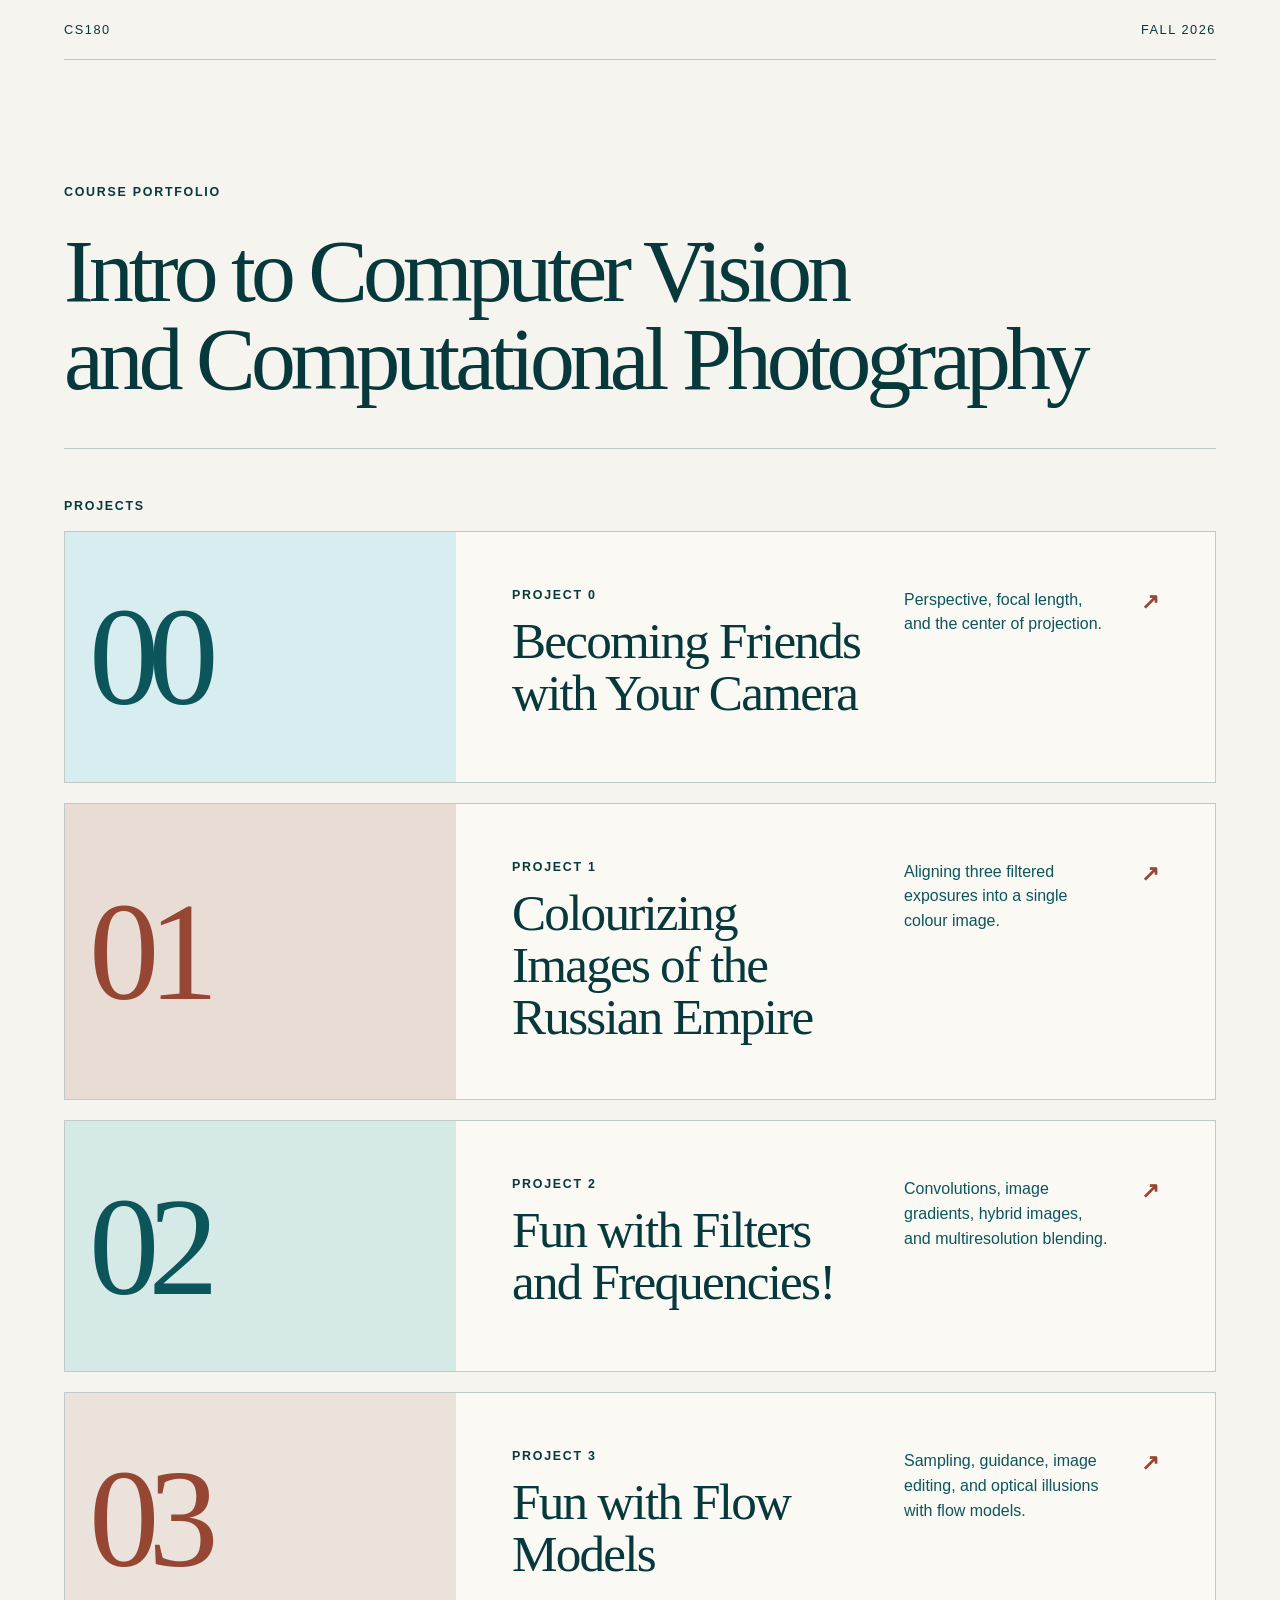
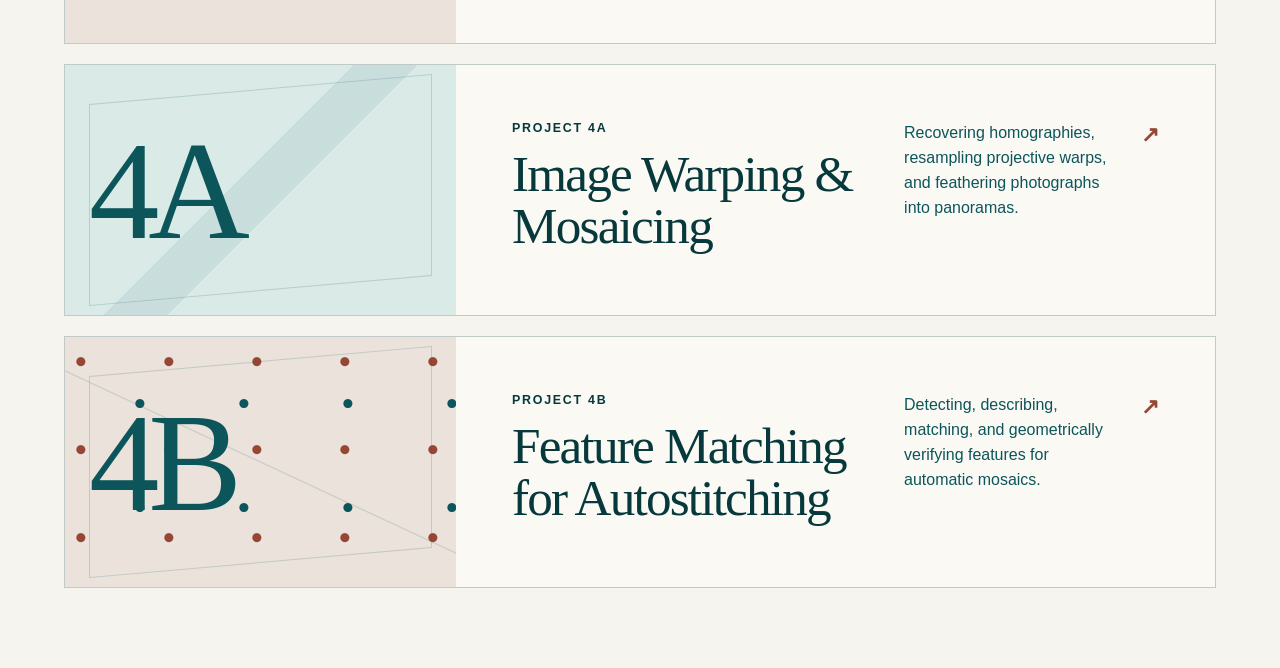
==== commit 4711a44e: "Add Project 4B autostitching page" ====
--- a/index.html
+++ b/index.html
@@ -87,6 +87,18 @@
             <b aria-hidden="true">↗</b>
           </div>
         </a>
+
+        <a class="project-card" href="project-4b/">
+          <div class="card-art card-art-project-four card-art-project-four-b" aria-hidden="true"><span>4B</span></div>
+          <div class="card-info">
+            <div>
+              <p class="label">Project 4B</p>
+              <h2>Feature Matching for Autostitching</h2>
+            </div>
+            <p>Detecting, describing, matching, and geometrically verifying features for automatic mosaics.</p>
+            <b aria-hidden="true">↗</b>
+          </div>
+        </a>
       </section>
     </main>
   </body>
--- a/styles.css
+++ b/styles.css
@@ -3811,3 +3811,152 @@
   .p4-compare-image img { transform: scale(6.4); }
   .p4-project-footer { display: grid; }
 }
+
+/* Project 4B: Feature Matching for Autostitching */
+.card-art-project-four-b {
+  background:
+    radial-gradient(circle at 18% 28%, var(--rust) 0 4px, transparent 5px),
+    radial-gradient(circle at 72% 64%, var(--teal) 0 4px, transparent 5px),
+    linear-gradient(25deg, transparent 49.7%, rgba(12, 85, 91, 0.16) 50%, transparent 50.3%),
+    rgba(150, 71, 52, 0.1);
+  background-size: 88px 88px, 104px 104px, 100% 100%, auto;
+}
+
+.project-four-b-page { overflow: hidden; }
+.p4b-nav { display: flex; justify-content: space-between; }
+
+.p4b-hero {
+  position: relative;
+  display: grid;
+  grid-template-columns: minmax(340px, 0.78fr) minmax(480px, 1.22fr);
+  gap: clamp(28px, 5vw, 76px);
+  align-items: end;
+  padding: clamp(55px, 8vw, 105px) clamp(22px, 5vw, 70px) clamp(38px, 5vw, 68px);
+  background:
+    radial-gradient(circle at 8% 20%, rgba(150, 71, 52, 0.22) 0 3px, transparent 4px),
+    radial-gradient(circle at 35% 78%, rgba(12, 85, 91, 0.17) 0 3px, transparent 4px),
+    var(--p4-wash);
+  background-size: 84px 84px, 110px 110px, auto;
+}
+
+.p4b-hero::after { content: ""; position: absolute; left: 0; right: 0; bottom: 0; height: 1px; background: var(--line); }
+.p4b-hero-copy { position: relative; z-index: 1; }
+.p4b-hero h1 { margin: 22px 0 24px; font-family: Georgia, "Times New Roman", serif; font-size: clamp(3rem, 6.2vw, 7rem); font-weight: 400; letter-spacing: -0.06em; line-height: 0.88; text-transform: uppercase; }
+.p4b-hero h1 span { color: var(--rust); }
+.p4b-subtitle { max-width: 650px; margin: 0 0 22px; color: var(--teal); font-family: Georgia, "Times New Roman", serif; font-size: clamp(1.05rem, 1.8vw, 1.45rem); line-height: 1.42; }
+.p4b-subtitle a { border-bottom: 1px solid var(--rust); }
+.p4b-hero-summary { max-width: 610px; margin: 0; color: var(--teal); font-size: 0.86rem; line-height: 1.68; }
+
+.p4b-hero-figure { position: relative; z-index: 1; margin: 0; border: 1px solid var(--line); background: var(--p4-night); box-shadow: 18px 18px 0 rgba(12, 85, 91, 0.09); }
+.p4b-hero-figure img { display: block; width: 100%; min-height: 460px; aspect-ratio: 1.45; object-fit: cover; }
+.p4b-hero-figure figcaption { display: flex; justify-content: space-between; gap: 25px; padding: 13px 15px; color: rgba(250, 249, 244, 0.75); font-size: 0.68rem; }
+.p4b-hero-figure figcaption span { color: var(--p4-sky); font-weight: 700; letter-spacing: 0.08em; text-transform: uppercase; }
+
+.p4b-content { max-width: 1500px; }
+.p4b-overview { display: grid; grid-template-columns: minmax(260px, 0.75fr) minmax(320px, 1.25fr); gap: 35px clamp(45px, 8vw, 130px); padding: clamp(70px, 9vw, 125px) 0; border-bottom: 1px solid var(--line); }
+.p4b-overview h2 { margin: 15px 0 0; font-family: Georgia, "Times New Roman", serif; font-size: clamp(2.4rem, 4.8vw, 4.8rem); font-weight: 400; letter-spacing: -0.05em; line-height: 0.98; }
+.p4b-overview-copy p { margin: 0; color: var(--teal); line-height: 1.75; }
+.p4b-overview-copy p + p { margin-top: 18px; }
+.p4b-pipeline { grid-column: 1 / -1; display: grid; grid-template-columns: repeat(5, minmax(0, 1fr)); margin: 18px 0 0; padding: 0; border-top: 1px solid var(--line); border-left: 1px solid var(--line); list-style: none; }
+.p4b-pipeline li { display: grid; min-height: 122px; padding: 16px; border-right: 1px solid var(--line); border-bottom: 1px solid var(--line); background: rgba(250, 249, 244, 0.55); }
+.p4b-pipeline span { color: var(--rust); font-size: 0.63rem; letter-spacing: 0.1em; }
+.p4b-pipeline b { align-self: end; font-family: Georgia, "Times New Roman", serif; font-size: 1.25rem; font-weight: 400; }
+.p4b-pipeline small { color: var(--teal); font-size: 0.65rem; }
+
+.p4b-chapter { position: relative; padding-top: clamp(64px, 6vw, 88px); }
+.p4b-chapter > .p4-chapter-heading {
+  display: block;
+  max-width: 1050px;
+  margin: 0 0 clamp(30px, 4vw, 46px);
+}
+.p4b-chapter > .p4-chapter-heading h2 {
+  max-width: 920px;
+  margin-top: 14px;
+  font-size: clamp(2.5rem, 4.3vw, 4.25rem);
+  line-height: 1;
+}
+.p4b-chapter > .p4-chapter-heading > p:last-child {
+  max-width: 790px;
+  margin-top: 18px;
+}
+.p4b-result { margin: 0; overflow: hidden; border: 1px solid var(--line); background: var(--white); }
+.p4b-result a { display: block; overflow: hidden; }
+.p4b-result img { display: block; width: 100%; height: auto; transition: transform 260ms ease; }
+.p4b-result a:hover img { transform: scale(1.01); }
+.p4b-result figcaption { padding: 13px 15px; color: var(--teal); font-size: 0.7rem; line-height: 1.5; }
+.p4b-result figcaption span { display: block; margin-bottom: 4px; color: var(--rust); font-weight: 700; letter-spacing: 0.09em; text-transform: uppercase; }
+.p4b-result-wide img { max-height: 900px; object-fit: contain; }
+
+.p4b-insight { max-width: 1050px; margin: 24px 0 0; padding: 22px 26px; border-left: 3px solid var(--aqua); background: rgba(99, 193, 200, 0.1); }
+.p4b-insight .label { margin-bottom: 10px; }
+.p4b-insight > p:last-child { margin: 0; color: var(--teal); line-height: 1.68; }
+.p4b-insight-rust { border-left-color: var(--rust); background: rgba(150, 71, 52, 0.07); }
+.p4b-descriptor-showcase { max-width: 1160px; margin: 0; }
+.p4b-descriptor-showcase .p4b-result img { max-height: 650px; object-fit: contain; background: #fff; }
+.p4b-descriptor-steps { display: grid; grid-template-columns: repeat(3, minmax(0, 1fr)); margin: 12px 0 0; padding: 0; border-top: 1px solid var(--line); border-left: 1px solid var(--line); list-style: none; }
+.p4b-descriptor-steps li { display: grid; min-height: 118px; padding: 16px 18px; border-right: 1px solid var(--line); border-bottom: 1px solid var(--line); }
+.p4b-descriptor-steps span { color: var(--rust); font-size: 0.62rem; letter-spacing: 0.1em; }
+.p4b-descriptor-steps b { align-self: end; font-family: Georgia, "Times New Roman", serif; font-size: 1.2rem; font-weight: 400; }
+.p4b-descriptor-steps small { color: var(--teal); font-size: 0.66rem; line-height: 1.45; }
+
+.p4b-match-grid { display: grid; grid-template-columns: repeat(2, minmax(0, 1fr)); gap: 18px; }
+.p4b-match-grid img { aspect-ratio: 2.1; object-fit: cover; }
+.p4b-detail-row { display: grid; grid-template-columns: minmax(0, 1.4fr) minmax(280px, 0.6fr); gap: 18px; align-items: stretch; margin-top: 18px; }
+.p4b-detail-row .p4b-result { display: grid; grid-template-rows: minmax(0, 1fr) auto; }
+.p4b-detail-row .p4b-result a { height: 100%; }
+.p4b-detail-row .p4b-result img { height: 100%; min-height: 380px; object-fit: cover; }
+.p4b-ratio-card { display: grid; height: 100%; align-content: center; padding: clamp(28px, 5vw, 58px); background: var(--p4-night); color: var(--white); }
+.p4b-ratio { margin: 22px 0; color: var(--p4-sky); font-family: Georgia, "Times New Roman", serif; font-size: clamp(2.6rem, 5vw, 5.2rem); letter-spacing: -0.05em; }
+.p4b-ratio-card > p:last-child { margin: 0; color: rgba(250, 249, 244, 0.76); line-height: 1.7; }
+
+.p4b-ransac-steps { display: grid; grid-template-columns: repeat(4, minmax(0, 1fr)); margin: 0 0 clamp(65px, 8vw, 100px); padding: 0; border-top: 1px solid var(--line); border-left: 1px solid var(--line); list-style: none; }
+.p4b-ransac-steps li { padding: clamp(22px, 3vw, 34px); border-right: 1px solid var(--line); border-bottom: 1px solid var(--line); background: var(--white); }
+.p4b-ransac-steps span { color: var(--rust); font-size: 0.65rem; letter-spacing: 0.1em; }
+.p4b-ransac-steps b { display: block; margin: 30px 0 8px; font-family: Georgia, "Times New Roman", serif; font-size: 1.7rem; font-weight: 400; }
+.p4b-ransac-steps p { margin: 0; color: var(--teal); font-size: 0.76rem; line-height: 1.55; }
+.p4b-ransac-heading { max-width: 980px; margin: 0 0 30px; }
+.p4b-ransac-heading h3, .p4b-mosaic-heading h3 { margin: 12px 0 0; font-family: Georgia, "Times New Roman", serif; font-size: clamp(2rem, 4vw, 4rem); font-weight: 400; letter-spacing: -0.045em; line-height: 1; }
+.p4b-ransac-heading > p { max-width: 760px; margin: 22px 0 0; color: var(--teal); line-height: 1.72; }
+.p4b-mosaic-heading > p:last-child { margin: 24px 0 0; color: var(--teal); line-height: 1.72; }
+.p4b-ransac-grid { display: grid; grid-template-columns: repeat(3, minmax(0, 1fr)); gap: 12px; }
+.p4b-ransac-grid img { height: 320px; object-fit: cover; }
+
+.p4b-mosaic-heading { max-width: 980px; margin: clamp(80px, 10vw, 140px) 0 40px; }
+.p4b-mosaic-heading > p:last-child { max-width: 800px; margin-top: 24px; }
+.p4b-mosaic-case { padding: 34px 0 clamp(70px, 9vw, 120px); border-top: 1px solid var(--line); }
+.p4b-mosaic-case > header { display: flex; justify-content: space-between; gap: 30px; align-items: end; margin-bottom: 18px; }
+.p4b-mosaic-case > header span { color: var(--rust); font-size: 0.66rem; font-weight: 700; letter-spacing: 0.1em; text-transform: uppercase; }
+.p4b-mosaic-case h4 { margin: 6px 0 0; font-family: Georgia, "Times New Roman", serif; font-size: clamp(1.8rem, 3vw, 3rem); font-weight: 400; letter-spacing: -0.035em; }
+.p4b-mosaic-case > header p { margin: 0; color: var(--teal); font-size: 0.7rem; }
+.p4b-mosaic-case > .p4b-result img { max-height: 920px; object-fit: contain; background: #fff; }
+.p4b-auto-strip { margin: 12px 0 0; border: 1px solid var(--line); background: var(--p4-night); }
+.p4b-auto-strip img { display: block; width: 100%; max-height: 840px; object-fit: contain; }
+.p4b-auto-strip figcaption { padding: 11px 14px; color: var(--p4-sky); font-size: 0.65rem; font-weight: 700; letter-spacing: 0.09em; text-transform: uppercase; }
+.p4b-final-chapter { border-bottom: 0; }
+.p4b-closing { max-width: 900px; margin: 0; padding: 30px 0 18px; border-top: 1px solid var(--line); }
+.p4b-closing > p:last-child { max-width: 760px; margin: 12px 0 0; color: var(--teal); font-size: 0.82rem; line-height: 1.7; }
+
+@media (max-width: 980px) {
+  .p4b-hero { grid-template-columns: 1fr; }
+  .p4b-hero-figure { max-width: 980px; }
+  .p4b-hero-figure img { min-height: 0; }
+  .p4b-ransac-grid { grid-template-columns: 1fr; }
+  .p4b-ransac-grid img { height: auto; }
+}
+
+@media (max-width: 760px) {
+  .p4b-overview, .p4b-match-grid, .p4b-detail-row { grid-template-columns: 1fr; }
+  .p4b-pipeline { grid-template-columns: repeat(5, minmax(150px, 1fr)); overflow-x: auto; }
+  .p4b-descriptor-steps { grid-template-columns: 1fr; }
+  .p4b-ransac-steps { grid-template-columns: repeat(2, minmax(0, 1fr)); }
+  .p4b-detail-row .p4b-result img { min-height: 0; }
+  .p4b-mosaic-case > header { display: grid; align-items: start; }
+}
+
+@media (max-width: 500px) {
+  .p4b-hero h1 { font-size: clamp(2.6rem, 15vw, 4.4rem); }
+  .p4b-hero-figure { box-shadow: 9px 9px 0 rgba(12, 85, 91, 0.09); }
+  .p4b-hero-figure figcaption { display: grid; }
+  .p4b-ransac-steps { grid-template-columns: 1fr; }
+  .p4b-ransac-steps b { margin-top: 24px; }
+}
